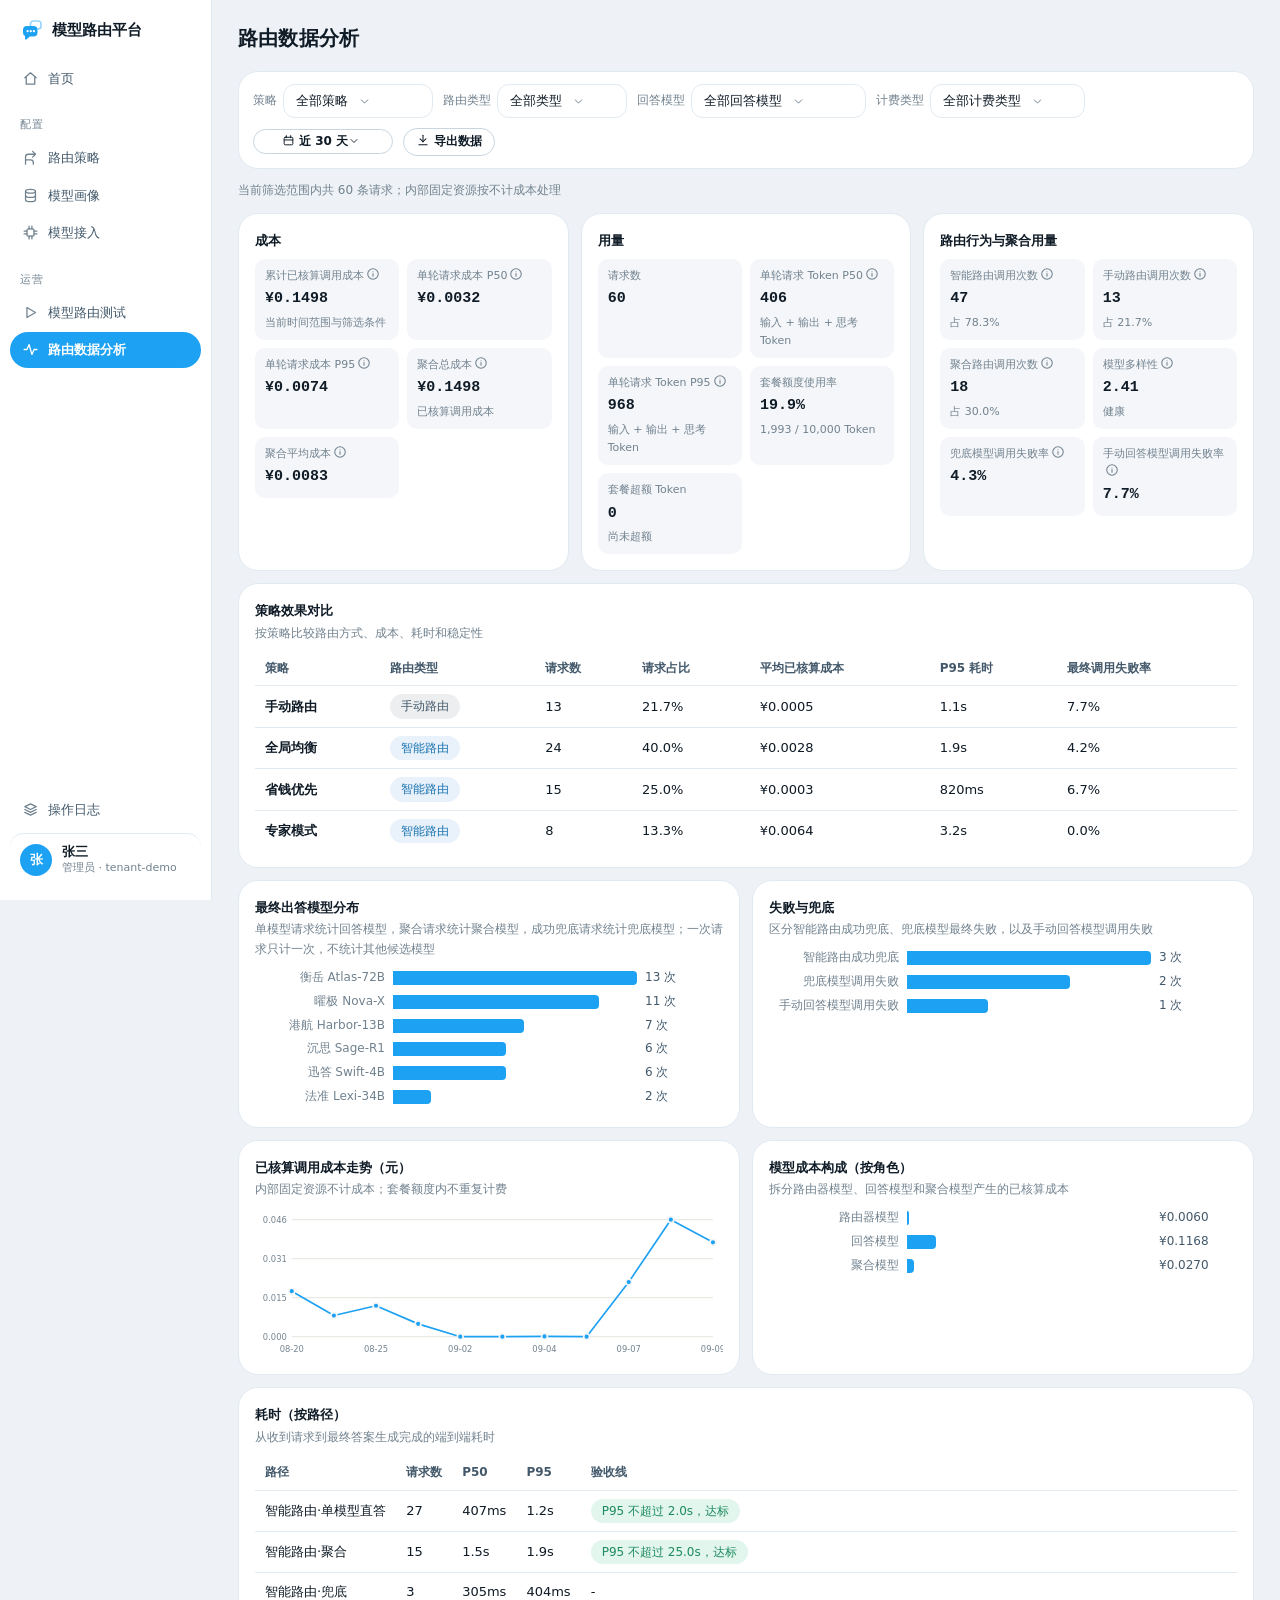
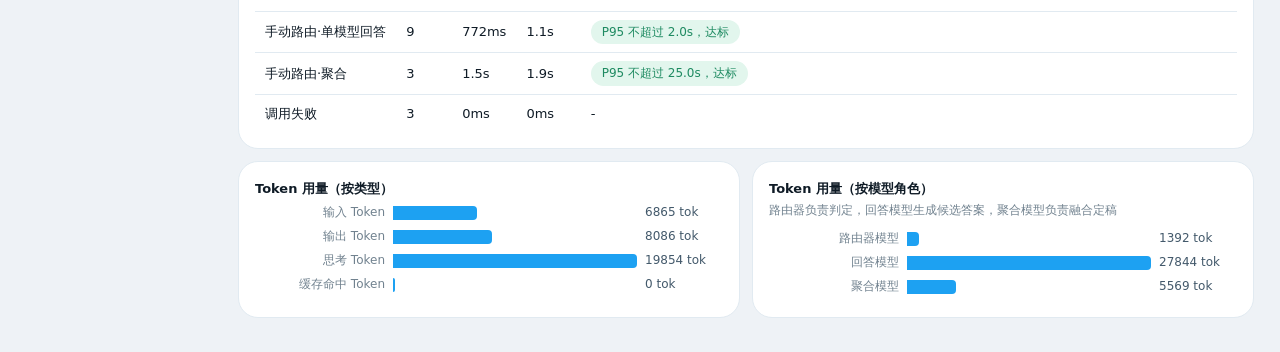
==== dashboard.html @ 94612974 "Publish AI Router static demo" ====
<!DOCTYPE html>
<html lang="zh-CN">
<head>
<meta charset="UTF-8">
<meta name="viewport" content="width=device-width, initial-scale=1">
<link rel="icon" href="data:image/svg+xml,%3Csvg xmlns='http://www.w3.org/2000/svg' viewBox='0 0 24 24'%3E%3Crect width='24' height='24' rx='5.5' fill='%231DA1F2'/%3E%3Crect x='10.5' y='3.6' width='9.6' height='7.3' rx='2.7' fill='none' stroke='%23fff' stroke-width='1.5' opacity='0.75'/%3E%3Cpath d='M3.4 12a3.7 3.7 0 0 1 3.7-3.7h6a3.7 3.7 0 0 1 3.7 3.7v2.3a3.7 3.7 0 0 1-3.7 3.7H9.5l-3.1 2.6c-.55.46-1.3.07-1.3-.64v-2.4A3.7 3.7 0 0 1 3.4 14.3z' fill='%23fff'/%3E%3Ccircle cx='7.4' cy='13.1' r='1.05' fill='%231DA1F2'/%3E%3Ccircle cx='10.25' cy='13.1' r='1.05' fill='%231DA1F2'/%3E%3Ccircle cx='13.1' cy='13.1' r='1.05' fill='%231DA1F2'/%3E%3C/svg%3E">
<title>路由数据分析 · 模型路由平台</title>
<link rel="stylesheet" href="./shared.css?v=13e2444d">
<link rel="prefetch" href="./audit.html"><link rel="prefetch" href="./dashboard.html"><link rel="prefetch" href="./home-router.html"><link rel="prefetch" href="./playground.html"><link rel="prefetch" href="./router.html"><link rel="prefetch" href="./trace.html">
<style>
  /* 组件数据卡：白底描边 + 左侧主色条，与灰底整体指标块区分 */
  .comp-data { background: var(--bg-elevated); border-radius: 16px; }
</style>
</head>
<body class="has-side">
<div class="page">
  <div style="display:flex;align-items:center;gap:12px;margin-bottom:16px">
    <div class="page-title" id="pageTitle" style="flex:1">交互数据</div>
    <select id="daysSel" style="width:auto">
      <option value="7">近 7 天</option>
      <option value="14">近 14 天</option>
      <option value="30" selected>近 30 天</option>
    </select>
  </div>
  <div id="tabContent"></div>
</div>

<script>window.SIA_PLATFORM="router";</script>
<script src="./mock_data.js?v=d70be8bd"></script>
<script src="./mock_api.js?v=15b223ff"></script>
<script src="./tokens.js?v=360e29ec"></script>
<script src="./ui.js?v=ff5d6dcf"></script>
<script>
UI.nav("dashboard");
const { el } = UI;
// 走查：看板两个视角提升为左侧导航二级项（交互看板 / 路由看板），页内不再放横向 tab
const SECTION_NAMES = { survey: "交互数据", routing: "路由数据分析" };
let surveyQuery = "";
let activeTab = "survey";

function days() { return Number(document.getElementById("daysSel").value); }
document.getElementById("daysSel").onchange = () => { localStorage.setItem("dashboard_days", String(days())); RENDER[activeTab](); };
if (localStorage.getItem("dashboard_days")) document.getElementById("daysSel").value = localStorage.getItem("dashboard_days");
// 时间窗换自绘下拉（原生 select 只留作状态容器）
let daysCtl;
{
  // 日期区间选择器：点开选起止日期，下方快捷筛选近 7 / 14 / 30 天。
  // 演示口径：自定义区间按「起始日 → 今天」折算天数窗口。
  const nat = document.getElementById("daysSel");
  nat.style.display = "none";
  const lab = el("span", {}, ["近 30 天"]);
  const btn = el("button", { class: "btn small", type: "button", title: "选择日期范围", style: "width:140px;justify-content:space-between" }, [UI.icon("calendar", 13), lab, el("span", { class: "fsel-caret" }, [UI.icon("chevron", 12)])]);
  daysCtl = el("span", { class: "dr-wrap" }, [btn]);
  const setDays = (n, text) => { nat.value = String(n); lab.textContent = text; nat.onchange(); };
  btn.onclick = () => {
    document.querySelectorAll(".menu-pop").forEach(n => n.remove());
    const today = new Date().toISOString().slice(0, 10);
    const past = d => new Date(Date.now() - d * 86400000).toISOString().slice(0, 10);
    const fromIn = el("input", { type: "date", value: past(Number(nat.value)), max: today });
    const toIn = el("input", { type: "date", value: today, max: today });
    const apply = () => {
      if (!fromIn.value) return;
      const days2 = Math.min(90, Math.max(1, Math.ceil((Date.now() - new Date(fromIn.value).getTime()) / 86400000)));
      setDays(days2, `${fromIn.value.slice(5).replace("-", "/")} ~ ${(toIn.value || today).slice(5).replace("-", "/")}`);
      pop.remove();
    };
    const chip = (n) => el("button", { class: "dr-quick", type: "button", onclick: () => { setDays(n, `近 ${n} 天`); pop.remove(); } }, [`近 ${n} 天`]);
    const pop = el("div", { class: "menu-pop dr-pop" }, [
      el("div", { class: "dr-row" }, [el("span", { class: "muted" }, ["起始"]), fromIn]),
      el("div", { class: "dr-row" }, [el("span", { class: "muted" }, ["终止"]), toIn]),
      el("div", { class: "dr-row", style: "justify-content:flex-end" }, [el("button", { class: "btn small primary", onclick: apply }, ["应用"])]),
      el("div", { class: "dr-chips" }, [chip(7), chip(14), chip(30)]),
    ]);
    document.body.appendChild(pop);
    const r = btn.getBoundingClientRect();
    pop.style.top = (r.bottom + window.scrollY + 4) + "px";
    pop.style.left = Math.max(12, Math.min(r.left + window.scrollX, window.innerWidth - 280)) + "px";
    const close = (e) => { if (!pop.contains(e.target) && e.target !== btn) { pop.remove(); document.removeEventListener("click", close, true); } };
    setTimeout(() => document.addEventListener("click", close, true), 0);
  };
  nat.parentElement.appendChild(daysCtl);
}
// 交互数据页把时间窗并到工具行；离开时放回页头
function placeDaysCtl(inPageRow) {
  if (!inPageRow) document.getElementById("daysSel").parentElement.appendChild(daysCtl);
}

function showSection(key, first = false) {
  if (key === "conversion") key = "survey"; // 转化看板已并入交互数据
  if (!RENDER[key]) key = "survey";
  if (!first && key === activeTab) return;
  activeTab = key;
  document.getElementById("pageTitle").textContent = SECTION_NAMES[key];
  document.title = SECTION_NAMES[key] + (key === "routing" ? " · 模型路由平台" : " · 智能交互平台");
  UI.nav("dashboard");
  placeDaysCtl(key === "survey" || key === "routing");
  UI.loading(content());
  RENDER[key]().catch(e => UI.toast("加载失败：" + e.message, true));
}
const content = () => document.getElementById("tabContent");

// 导出看板数据：汇总 + 各配置一行（CSV，含 BOM 便于 Excel）
function exportBoard(questions, k) {
  const lines = [];
  lines.push(["指标", "数值"].join(","));
  lines.push(["统计窗口(天)", days()].join(","));
  lines.push(["已上线配置", questions.filter(x => x.status === "published").length].join(","));
  lines.push(["总提交数", k.totalSubmitted].join(","));
  lines.push(["参与人次", k.totalRespondents].join(","));
  lines.push(["组件触发次数", k.totalRendered].join(","));
  lines.push(["埋点接收量", k.ih.total ?? ""].join(","));
  lines.push(["埋点生成率", k.ih.admit_rate ?? ""].join(","));
  lines.push([]);
  lines.push(["配置ID", "名称", "组件", "状态", "回答人数", "提交", "触发", "完成率", "选项分布"].join(","));
  questions.forEach(x => lines.push([
    x.card_id, JSON.stringify(x.name || ""), UI.ctName(x.component_type), x.status,
    x.respondents, x.submitted, x.rendered, x.completion_rate ?? "",
    JSON.stringify(JSON.stringify(x.distribution || {})),
  ].join(",")));
  const blob = new Blob(["\ufeff" + lines.join("\n")], { type: "text/csv;charset=utf-8" });
  const a = document.createElement("a");
  a.href = URL.createObjectURL(blob);
  a.download = `交互数据看板_近${days()}天.csv`;
  a.click();
  URL.revokeObjectURL(a.href);
  UI.toast("已导出数据");
}

// 走查 D5：提交数超过触发数时（埋点缺失或历史数据）比率失真，不展示大于 100% 的完成率
function rateText(submitted, rendered) {
  if (!rendered) return "-";
  if (submitted > rendered) return "数据不全";
  return UI.fmtPct(submitted / rendered);
}
function tile(label, value, sub, help) {
  return el("div", { class: "stat-tile" }, [
    el("div", { class: "stat-label" }, [label, help ? UI.help(help) : null]),
    el("div", { class: "stat-value" }, [String(value)]),
    sub ? el("div", { class: "stat-sub" }, [sub]) : null,
  ]);
}
function chartCard(title, note) {
  const body = el("div", {});
  const card = el("div", { class: "card" }, [
    el("div", { style: "font-weight:600;margin-bottom:2px" }, [title]),
    note ? el("div", { class: "muted", style: "margin-bottom:8px" }, [note]) : null,
    body,
  ]);
  return [card, body];
}
function distBars(container, distribution, totalOverride) {
  const entries = Object.entries(distribution);
  const total = totalOverride || entries.reduce((s, [, n]) => s + n, 0) || 1;
  entries.forEach(([opt, n]) => container.appendChild(
    el("div", { style: "display:flex;align-items:center;gap:8px;margin:3px 0" }, [
      el("span", { style: "width:150px;font-size:var(--font-small);overflow:hidden;text-overflow:ellipsis;white-space:nowrap", title: opt }, [opt]),
      el("div", { style: "flex:1" }, [el("div", { class: "progress-track" },
        [el("div", { class: "progress-fill", style: `width:${n / total * 100}%` })])]),
      el("span", { class: "muted", style: "min-width:80px;text-align:right" }, [`${Math.round(n / total * 100)}%（${n}）`]),
    ])));
}

// ================= 工具1：问卷与交互 =================

async function renderSurvey() {
  const [q, ins] = await Promise.all([
    UI.api("/api/dashboard/questions?days=" + days()),
    UI.api("/api/dashboard/insights?days=" + days()),
  ]);
  const box = content();
  box.innerHTML = "";
  const questions = q.questions;
  const totalSubmitted = questions.reduce((s, x) => s + x.submitted, 0);
  const totalRendered = questions.reduce((s, x) => s + x.rendered, 0);
  const totalRespondents = questions.reduce((s, x) => s + x.respondents, 0);

  const ih = ins.ingest_health || {};
  // 整体表现（灰底指标块）与下方按组件的数据在样式上拉开
  box.appendChild(el("div", { style: "display:flex;align-items:center;gap:8px;margin-bottom:10px" }, [
    el("span", { class: "section-title", style: "margin:0" }, ["整体表现"]),
    el("div", { style: "flex:1" }),
    daysCtl,
    el("button", { class: "btn small", title: "导出当前窗口的看板汇总与各配置数据（CSV）", onclick: () => exportBoard(questions, { totalSubmitted, totalRendered, totalRespondents, ih }) }, [UI.icon("download", 14), "导出数据"]),
  ]));
  box.appendChild(el("div", { class: "grid cols-4", style: "margin-bottom:12px" }, [
    tile("已上线配置", questions.filter(x => x.status === "published").length),
    tile("总提交数", totalSubmitted),
    tile("参与人次", totalRespondents, null, "各配置回答人数合计"),
    tile("整体完成率", totalRendered && totalSubmitted <= totalRendered ? UI.fmtPct(totalSubmitted / totalRendered) : "-", totalSubmitted > totalRendered ? "数据不全：提交数大于触发数" : "验收线 60%", "提交 / 触发"),
  ]));

  // 转化表现（原转化看板并入：漏斗 / 分组件转化 / 触发分布 / 推荐默认项 / 埋点健康）
  box.appendChild(el("div", { style: "display:flex;align-items:baseline;gap:8px;margin:18px 0 10px" }, [
    el("span", { class: "section-title", style: "margin:0" }, ["转化表现"]),
    el("span", { class: "muted" }, ["触发 → 开始交互 → 完成提交"]),
  ]));
  renderConversionModules(box, ins);

  // 组件交互情况（白底描边卡，与上方灰底整体指标形成分区差异）
  box.appendChild(el("div", { style: "display:flex;align-items:baseline;gap:8px;margin:18px 0 10px" }, [
    el("span", { class: "section-title", style: "margin:0" }, ["组件交互情况"]),
    el("span", { class: "muted" }, [`${questions.length} 条配置`]),
  ]));
  const qWrap = el("div", { class: "grid cols-2", style: "margin-bottom:12px" });
  box.appendChild(qWrap);
  // 深链定位：?card= 滚动到对应配置卡并高亮
  const focusCard = new URLSearchParams(location.search).get("card");
  function focusIfNeeded() {
    if (!focusCard) return;
    const t = qWrap.querySelector(`.comp-data[data-cid="${focusCard}"]`);
    if (!t) return;
    t.scrollIntoView({ behavior: "smooth", block: "center" });
    t.classList.add("card-flash");
    setTimeout(() => t.classList.remove("card-flash"), 2600);
    history.replaceState(null, "", location.pathname + location.hash);
  }
  function drawQuestions() {
    qWrap.innerHTML = "";
    const shown = questions;
    if (!questions.length) {
      qWrap.appendChild(el("div", { class: "card empty-state", style: "grid-column:1/-1" }, [
        el("div", { class: "empty-title" }, ["还没有交互数据"]),
        el("div", {}, ["发布配置并在对话中触发后显示"]),
      ]));
      return;
    }
    shown.forEach(item => {
      // 临近原则分三层：头（是什么+操作）→ 指标（怎么样）→ 问题与分布（用户答了什么，紧挨着放）
      const rate = rateText(item.submitted, item.rendered);
      const metricCell = (label, value, warn) => el("div", { class: "mini-metric" }, [
        el("div", { class: "mm-label" }, [label]),
        el("div", { class: "mm-value num" + (warn ? " warn" : "") }, [String(value)]),
      ]);
      const card = el("div", { class: "card comp-data", "data-cid": item.card_id }, [
        el("div", { style: "display:flex;gap:6px;align-items:center;flex-wrap:wrap" }, [
          el("a", { style: "font-weight:600;font-size:var(--font-title);color:inherit;text-decoration:none", class: "link-hover",
            href: "./cards.html?focus=" + item.card_id, title: "在组件工作台中查看这条配置" }, [item.name || item.question]),
          UI.ctChip(item.component_type),
          item.status !== "published" ? el("span", { class: "chip yellow" }, ["已下线"]) : null,
        ]),
        el("div", { class: "mini-metrics" }, [
          metricCell("触发", item.rendered),
          metricCell("提交", item.submitted),
          metricCell("回答人数", item.respondents),
          metricCell("完成率", rate, rate !== "-" && rate !== "数据不全" && item.rendered && item.submitted / item.rendered < 0.6),
        ]),
      ]);
      const bars = el("div", {});
      bars.appendChild(el("div", { class: "muted", style: "margin-bottom:4px" }, ["「", item.question, "」的回答分布"]));
      if (Object.keys(item.distribution).length) {
        // 评分类：键补「分」，按分值排序（-2 → +2）；其余按票数（服务端已排）
        const dist = item.component_type === "scale.likert"
          ? Object.fromEntries(Object.entries(item.distribution)
              .sort((a, b) => (Number(a[0]) || 0) - (Number(b[0]) || 0))
              .map(([k, v]) => [/^-?\d+$/.test(k) ? `${k} 分` : k, v]))
          : item.distribution;
        distBars(bars, dist);
      }
      else bars.appendChild(el("div", { class: "muted" }, ["暂无提交"]));
      card.appendChild(bars);
      card.appendChild(el("div", { class: "card-foot-meta" }, [
        UI.idChip(item.card_id, "配置"),
        item.echo_results ? el("span", { class: "chip blue", title: "提交后向用户展示群体选择分布" }, ["回显"]) : null,
      ]));
      qWrap.appendChild(card);
    });
  }
  drawQuestions();
  focusIfNeeded();

  // 漏斗（真·漏斗）/ 埋点健康 / 触发分布 / 推荐默认项
}

// ================= 转化看板（漏斗 / 分布 / 埋点健康 / 推荐默认项） =================

function renderConversionModules(box, ins) {
  const ih = ins.ingest_health || {};
  const f = ins.funnel || {};
  const rendered = f.card_rendered || 0, started = f.card_interaction_started || 0, submitted = f.card_submitted || 0;
  const abandoned = f.card_abandoned || 0;
  const pct = (a, b) => b ? Math.round(a / b * 100) : 0;

  // 转化漏斗 / 分组件转化
  const grid2 = el("div", { class: "grid cols-2", style: "margin-bottom:12px" });
  const [c1, b1] = chartCard("转化漏斗", "触发 → 开始交互 → 完成提交，逐级留存");
  const [c2, b2] = chartCard("分组件转化", "浅色为触发量，深色为完成提交量");
  grid2.append(c1, c2);
  box.appendChild(grid2);

  [
    { label: "触发", value: rendered },
    { label: "开始交互", value: started },
    { label: "完成提交", value: submitted },
  ].forEach((st, i, stages) => {
    const w = Math.max(0.06, st.value / (rendered || 1));
    b1.appendChild(el("div", { class: "fun-row" }, [
      el("span", { class: "fun-label" }, [st.label]),
      el("div", { class: "fun-track" }, [
        el("div", { class: "fun-bar", style: `width:${w * 100}%`,
          title: `${st.label} ${st.value} 次（占触发 ${pct(st.value, rendered)}%）` }),
      ]),
      el("span", { class: "fun-val num" }, [`${st.value}`]),
    ]));
    if (i < stages.length - 1) {
      b1.appendChild(el("div", { class: "fun-conv num" }, [`${pct(stages[i + 1].value, st.value)}% 进入下一步`]));
    }
  });
  if (abandoned) b1.appendChild(el("div", { class: "muted", style: "margin-top:10px" }, [`中途放弃 ${abandoned} 次（计入触发准确率的负样本）`]));

  // 分组件转化：子弹条（同色相两档明度，同一度量族）
  const byType = Object.entries(ins.funnel_by_type || {})
    .map(([ct, v]) => ({ ct, r: v.card_rendered || 0, s: v.card_submitted || 0 }))
    .sort((a, b) => b.r - a.r);
  if (byType.length) {
    const maxR = byType[0].r || 1;
    byType.forEach(row => {
      b2.appendChild(el("div", { class: "blt-row" }, [
        el("span", { class: "blt-label" }, [UI.ctName(row.ct)]),
        el("div", { class: "blt-track", title: `${UI.ctName(row.ct)}：触发 ${row.r} 次，完成提交 ${row.s} 次` }, [
          el("div", { class: "blt-base", style: `width:${row.r / maxR * 100}%` }),
          el("div", { class: "blt-fill", style: `width:${row.s / maxR * 100}%` }),
        ]),
        el("span", { class: "blt-val num" }, [`${row.s}/${row.r}`]),
        el("span", { class: "blt-rate num" + (row.r >= 5 && pct(row.s, row.r) < 30 ? " warn" : "") }, [pct(row.s, row.r) + "%"]),
      ]));
    });
    b2.appendChild(el("div", { class: "muted", style: "margin-top:10px" }, ["转化率 = 完成提交 / 触发；触发不少于 5 次且低于 30% 的标红"]));
  } else b2.appendChild(el("div", { class: "muted" }, ["暂无数据"]));

  // 模块 4 + 5 + 6：触发分布 / 推荐默认项 / 埋点健康
  const grid3 = el("div", { class: "grid cols-3", style: "margin-bottom:12px" });
  const [c3, b3] = chartCard("触发分布", "各组件触发量 Top 8");
  const [c4, b4] = chartCard("推荐默认项", "选择类组件默认项被接受的比例");
  const [c5, b5] = chartCard("埋点健康", "事件采集质量对 99% 验收线");
  grid3.append(c3, c4, c5);
  box.appendChild(grid3);

  b5.appendChild(el("div", { class: "mini-metrics", style: "margin-top:0" }, [
    el("div", { class: "mini-metric" }, [el("div", { class: "mm-label" }, ["事件接收"]), el("div", { class: "mm-value num" }, [String(ih.total ?? "-")])]),
    el("div", { class: "mini-metric" }, [el("div", { class: "mm-label" }, ["整体判定"]),
      el("div", { style: "margin-top:2px" }, [(ih.admit_rate != null && ih.admit_rate < 0.99) || (ih.field_complete_rate != null && ih.field_complete_rate < 0.99)
        ? el("span", { class: "chip red" }, ["低于验收线"]) : el("span", { class: "chip green" }, ["达标"])])]),
  ]));
  function meterRow(label, ratio, threshold) {
    const below = ratio != null && ratio < threshold;
    return el("div", { class: "meter-row" }, [
      el("span", { class: "meter-label" }, [label]),
      el("div", { class: "meter-track" }, [
        el("div", { class: "meter-fill" + (below ? " warn" : ""), style: `width:${(ratio || 0) * 100}%` }),
        el("div", { class: "meter-th", style: `left:${threshold * 100}%`, title: `验收线 ${UI.fmtPct(threshold)}` }),
      ]),
      el("span", { class: "meter-val num" + (below ? " warn" : "") }, [ratio == null ? "-" : UI.fmtPct(ratio)]),
    ]);
  }
  b5.appendChild(meterRow("事件生成率", ih.admit_rate, 0.99));
  b5.appendChild(meterRow("字段完整率", ih.field_complete_rate, 0.99));

  requestAnimationFrame(() => {
    const td = Object.entries(ins.component_trigger_distribution)
      .map(([ct, srcs]) => [ct, Object.values(srcs).reduce((a, b) => a + b, 0)])
      .sort((a, b) => b[1] - a[1]).slice(0, 8);
    if (td.length) UI.barChart(b3, { categories: td.map(x => UI.ctName(x[0])), values: td.map(x => x[1]), horizontal: true, unit: " 次" });
    else b3.appendChild(el("div", { class: "muted" }, ["暂无数据"]));
    const dm = ins.default_modification;
    const total = dm.accepted + dm.modified;
    if (total > 0) {
      const pa = Math.round(dm.accepted / total * 100);
      const cMain = "var(--primary)", cMuted = "var(--border-strong)";
      b4.appendChild(el("div", { class: "stack-bar" }, [
        el("div", { class: "seg", style: `width:${pa}%;background:${cMain}` }),
        el("div", { class: "seg", style: `width:${100 - pa}%;background:${cMuted}` }),
      ]));
      b4.appendChild(el("div", { class: "stack-legend" }, [
        el("span", {}, [el("i", { style: `background:${cMain}` }), `接受推荐 ${dm.accepted} 次（${pa}%）`]),
        el("span", {}, [el("i", { style: `background:${cMuted}` }), `自行修改 ${dm.modified} 次（${100 - pa}%）`]),
      ]));
      b4.appendChild(el("div", { class: "muted", style: "margin-top:8px" }, [pa >= 60 ? "多数用户接受推荐，默认项设置有效" : "改选比例偏高，建议复查推荐默认项是否贴合场景"]));
    } else b4.appendChild(el("div", { class: "muted" }, ["暂无数据：为选择类配置设置「推荐默认项」后产生"]));
  });
}

// ================= 工具2：模型路由 =================

const ROUTING_STRATEGY_MOCK = [
  { policy_id:"policy-manual", route_type:"manual", requests:13, single_rate:9/13, aggregation_rate:3/13, avg_cost:0.0005, p95:1100, failure_rate:1/13, fallback_rate:null },
  { policy_id:"policy-global-balanced", route_type:"smart", requests:24, single_rate:13/24, aggregation_rate:8/24, avg_cost:0.0028, p95:1900, failure_rate:1/24, fallback_rate:2/24 },
  { policy_id:"policy-scene-fast", route_type:"smart", requests:15, single_rate:13/15, aggregation_rate:0, avg_cost:0.0003, p95:820, failure_rate:1/15, fallback_rate:1/15 },
  { policy_id:"policy-scene-quality", route_type:"smart", requests:8, single_rate:1/8, aggregation_rate:7/8, avg_cost:0.0064, p95:3200, failure_rate:0, fallback_rate:0 },
];
const routingFilters={policy:"",route_type:"",model:"",billing_type:""};
function dashboardBillingType(m){const c=m.capabilities||{};return c.api_type||(m.deploy_type==="self_hosted"||(!c.node_id&&String(m.provider||"").toLowerCase()==="mocklab")?"private":"public");}
function dashboardSavedProfiles(){try{return JSON.parse(localStorage.getItem("router-demo-model-profiles-v8")||"{}");}catch(_){return {};}}
function routingPercentile(values,p){if(!values.length)return 0;const sorted=[...values].sort((a,b)=>a-b);return sorted[Math.min(sorted.length-1,Math.max(0,Math.ceil(sorted.length*p/100)-1))];}

async function renderRouting() {
  const fq = new URLSearchParams({ days: days(),...Object.fromEntries(Object.entries(routingFilters).filter(([,v])=>v)) });
  const [d, ins, modelRes, policyRes] = await Promise.all([
    UI.api("/api/dashboard/overview?" + fq),
    UI.api("/api/dashboard/insights?days=" + days()),
    UI.api("/v1/models"),
    UI.api("/v1/policies"),
  ]);
  const box = content();
  box.innerHTML = "";

  const models=(modelRes.models||[]).filter(m=>m.status==="active"),policies=policyRes.policies||[];
  const modelById=Object.fromEntries(models.map(m=>[m.model_id,m]));
  const policyById=Object.fromEntries(policies.map(p=>[p.policy_id,p]));
  const modelName=id=>modelById[id]?.display_name||modelById[id]?.model_name||id;
  let strategyRows=ROUTING_STRATEGY_MOCK.map(row=>({...row,name:policyById[row.policy_id]?.name||({"policy-manual":"手动路由","policy-global-balanced":"全局均衡","policy-scene-fast":"省钱优先","policy-scene-quality":"专家模式"}[row.policy_id])}));
  if(routingFilters.policy)strategyRows=strategyRows.filter(row=>row.policy_id===routingFilters.policy);
  if(routingFilters.route_type)strategyRows=strategyRows.filter(row=>row.route_type===routingFilters.route_type);
  const baseTotal=ROUTING_STRATEGY_MOCK.reduce((sum,row)=>sum+row.requests,0);
  const strategyTotal=strategyRows.reduce((sum,row)=>sum+row.requests,0);
  const allDistribution=Object.entries(d.route_distribution||{});
  const eligibleModelIds=new Set(models.filter(m=>(!routingFilters.model||m.model_id===routingFilters.model)&&(!routingFilters.billing_type||dashboardBillingType(m)===routingFilters.billing_type)).map(m=>m.model_id));
  const visibleDistribution=allDistribution.filter(([id])=>eligibleModelIds.has(id));
  const distTotal=allDistribution.reduce((sum,[,n])=>sum+n,0)||1;
  const modelFraction=visibleDistribution.reduce((sum,[,n])=>sum+n,0)/distTotal;
  const scale=strategyTotal/baseTotal*modelFraction;
  const totalRequests=Math.round(baseTotal*scale);
  const scaleCount=n=>Math.round((Number(n)||0)*scale);
  const smartRows=strategyRows.filter(row=>row.route_type==="smart"),manualRows=strategyRows.filter(row=>row.route_type==="manual");
  const smartRequests=Math.round(smartRows.reduce((sum,row)=>sum+row.requests,0)*modelFraction);
  const manualRequests=Math.round(manualRows.reduce((sum,row)=>sum+row.requests,0)*modelFraction);
  const smartSingle=Math.round(smartRows.reduce((sum,row)=>sum+row.requests*row.single_rate,0)*modelFraction);
  const smartFallback=Math.round(smartRows.reduce((sum,row)=>sum+row.requests*(row.fallback_rate||0),0)*modelFraction);
  const smartFailedRequests=Math.round(smartRows.reduce((sum,row)=>sum+row.requests*row.failure_rate,0)*modelFraction);
  const manualFailedRequests=Math.round(manualRows.reduce((sum,row)=>sum+row.requests*row.failure_rate,0)*modelFraction);
  const manualSingle=Math.round(manualRows.reduce((sum,row)=>sum+row.requests*row.single_rate,0)*modelFraction);
  const failedRequests=Math.round(strategyRows.reduce((sum,row)=>sum+row.requests*row.failure_rate,0)*modelFraction);
  const aggregateRequests=Math.round(strategyRows.reduce((sum,row)=>sum+row.requests*row.aggregation_rate,0)*modelFraction);
  const savedProfiles=dashboardSavedProfiles();
  const packageModels=models.filter(m=>dashboardBillingType(m)==="package"&&eligibleModelIds.has(m.model_id));
  const packageQuota=packageModels.reduce((sum,m)=>sum+(Number(savedProfiles[m.model_id]?.cost?.package_token_limit)||10000),0);
  const packageCallFraction=allDistribution.reduce((sum,[id,n])=>eligibleModelIds.has(id)&&dashboardBillingType(modelById[id]||{})==="package"?sum+n:sum,0)/distTotal;
  const packageUsed=packageModels.length?Math.round(((d.tokens?.input||0)+(d.tokens?.output||0))*packageCallFraction*strategyTotal/baseTotal):0;
  const packageOverage=Math.max(0,packageUsed-packageQuota);
  const allUsageCost=Object.entries(d.cost_by_model||{}).reduce((sum,[id,cost])=>dashboardBillingType(modelById[id]||{})==="public"?sum+Number(cost||0):sum,0);
  const selectedUsageCost=Object.entries(d.cost_by_model||{}).reduce((sum,[id,cost])=>eligibleModelIds.has(id)&&dashboardBillingType(modelById[id]||{})==="public"?sum+Number(cost||0):sum,0);
  const packageOverageCost=packageModels.reduce((sum,m)=>{const c=savedProfiles[m.model_id]?.cost||{};if(!c.package_overage_available||!packageOverage)return sum;const inputPrice=Number(c.package_overage_input)||0,outputPrice=Number(c.package_overage_output)||0;return sum+packageOverage/1000000*(inputPrice+outputPrice)/2;},0);
  const measurableCost=(selectedUsageCost+packageOverageCost)*strategyTotal/baseTotal;
  const costPerRequestFactor=modelFraction&&allUsageCost?selectedUsageCost/allUsageCost/modelFraction:0;
  const scopedCostFactor=d.cost_total?measurableCost/d.cost_total:0;
  const turnCostSamples=strategyRows.flatMap(row=>Array.from({length:Math.round(row.requests*modelFraction)},()=>row.avg_cost*costPerRequestFactor));
  const sampleCostTotal=turnCostSamples.reduce((sum,n)=>sum+n,0);
  const turnCostScale=sampleCostTotal?measurableCost/sampleCostTotal:0;
  const normalizedTurnCosts=turnCostSamples.map(n=>n*turnCostScale);
  const turnTokenSamples=[];
  const addTokenSamples=(count,value)=>{for(let i=0;i<count;i++)turnTokenSamples.push(value);};
  addTokenSamples(smartSingle,420);addTokenSamples(manualSingle,480);addTokenSamples(aggregateRequests,1000);
  addTokenSamples(smartFallback,650);addTokenSamples(failedRequests,120);
  const rawTokenTotal=turnTokenSamples.reduce((sum,n)=>sum+n,0);
  const actualTokenTotal=scaleCount((d.tokens?.input||0)+(d.tokens?.output||0)+(d.tokens?.thinking||0));
  const turnTokenScale=rawTokenTotal?actualTokenTotal/rawTokenTotal:0;
  const normalizedTurnTokens=turnTokenSamples.map(n=>Math.round(n*turnTokenScale));

  const filterControl=(label,key,width,options)=>el("label",{style:"display:flex;align-items:center;gap:6px"},[
    el("span",{class:"muted",style:"font-size:var(--font-small);white-space:nowrap"},[label]),
    UI.fancySelect({value:routingFilters[key],width,options,onChange:value=>{routingFilters[key]=value;renderRouting();}}),
  ]);
  const hasFilter=Object.values(routingFilters).some(Boolean);
  box.appendChild(el("div",{class:"card",style:"padding:12px 14px;margin-bottom:12px;display:flex;gap:10px;align-items:center;flex-wrap:wrap"},[
    filterControl("策略","policy","150px",[["","全部策略"],...policies.filter(p=>p.enabled&&!p.ab_group).map(p=>[p.policy_id,p.name])]),
    filterControl("路由类型","route_type","130px",[["","全部类型"],["smart","智能路由"],["manual","手动路由"]]),
    filterControl("回答模型","model","175px",[["","全部回答模型"],...models.map(m=>[m.model_id,modelName(m.model_id)])]),
    filterControl("计费类型","billing_type","155px",[["","全部计费类型"],["public","按使用量计费"],["package","按固定套餐计费"],["private","内部固定资源"]]),
    hasFilter?el("button",{class:"btn small ghost",onclick:()=>{Object.keys(routingFilters).forEach(key=>routingFilters[key]="");renderRouting();}},["重置筛选"]):null,
    el("div",{style:"flex:1"}),daysCtl,
    el("a",{class:"btn small",href:"/api/export/traces.csv?"+fq,title:"按当前筛选条件导出请求明细 CSV"},[UI.icon("download",14),"导出数据"]),
  ]));

  box.appendChild(el("div",{class:"muted",style:"margin-bottom:12px"},[`当前筛选范围内共 ${totalRequests} 条请求；内部固定资源按不计成本处理`])) ;

  const ag = d.aggregation_stats || {};
  const aggregateCost=aggregateRequests?Math.min(measurableCost,(ag.cost||0)*scale):0;
  const mm = (label, value, sub, help) => el("div", { class: "mini-metric" }, [
    el("div", { class: "mm-label" }, [label, help ? UI.help(help) : null]),
    el("div", { class: "mm-value num" }, [String(value)]),
    sub ? el("div", { class: "mm-sub" }, [sub]) : null,
  ]);
  const kpiCard = (title, cells) => el("div", { class: "card" }, [
    el("div", { style: "font-weight:600;margin-bottom:8px" }, [title]),
    el("div", { class: "mini-metrics duo" }, cells),
  ]);
  box.appendChild(el("div", { class: "grid cols-3", style: "margin-bottom:12px" }, [
    kpiCard("成本", [
      mm("累计已核算调用成本", UI.fmtCost(measurableCost), "当前时间范围与筛选条件", "当前统计范围内所有请求的累计调用总成本：按使用量计费的输入、输出等费用，加上固定套餐的超额费用；不包含套餐额度内调用、内部固定资源、不计成本及成本未知的模型"),
      mm("单轮请求成本 P50", normalizedTurnCosts.length?UI.fmtCost(routingPercentile(normalizedTurnCosts,50)):"-", null, "以一次用户请求为一轮，汇总该轮路由器模型、回答模型及聚合模型产生的已核算成本；P50 表示一半请求的单轮成本不超过此值"),
      mm("单轮请求成本 P95", normalizedTurnCosts.length?UI.fmtCost(routingPercentile(normalizedTurnCosts,95)):"-", null, "以一次用户请求为一轮，汇总该轮路由器模型、回答模型及聚合模型产生的已核算成本；P95 表示 95% 请求的单轮成本不超过此值"),
      mm("聚合总成本",aggregateRequests?UI.fmtCost(aggregateCost):"-","已核算调用成本","当前统计范围内全部聚合请求产生的已核算调用成本；内部固定资源不计成本，固定套餐额度内不重复计费"),
      mm("聚合平均成本",aggregateRequests?UI.fmtCost(aggregateCost/aggregateRequests):"-",null,"聚合请求产生的已核算调用成本 ÷ 聚合请求数"),
    ]),
    kpiCard("用量", [
      mm("请求数", totalRequests),
      mm("单轮请求 Token P50", normalizedTurnTokens.length?routingPercentile(normalizedTurnTokens,50).toLocaleString("zh-CN"):"-", "输入 + 输出 + 思考 Token", "汇总一次请求内所有模型调用的输入、输出和思考 Token；聚合请求会包含多个回答模型及聚合模型产生的 Token"),
      mm("单轮请求 Token P95", normalizedTurnTokens.length?routingPercentile(normalizedTurnTokens,95).toLocaleString("zh-CN"):"-", "输入 + 输出 + 思考 Token", "95% 请求的单轮 Token 总量不超过此值；缓存命中 Token 不重复计入"),
      mm("套餐额度使用率", packageQuota?UI.fmtPct(packageUsed/packageQuota):"-",packageQuota?`${packageUsed.toLocaleString("zh-CN")} / ${packageQuota.toLocaleString("zh-CN")} Token`:"暂无套餐模型"),
      mm("套餐超额 Token", packageQuota?packageOverage.toLocaleString("zh-CN"):"-",packageQuota&&!packageOverage?"尚未超额":null),
    ]),
    kpiCard("路由行为与聚合用量", [
      mm("智能路由调用次数", smartRequests,totalRequests?`占 ${UI.fmtPct(smartRequests/totalRequests)}`:null,"路由类型为智能路由的请求数及其占全部请求的比例"),
      mm("手动路由调用次数", manualRequests,totalRequests?`占 ${UI.fmtPct(manualRequests/totalRequests)}`:null,"路由类型为手动路由的请求数及其占全部请求的比例"),
      mm("聚合路由调用次数", aggregateRequests,totalRequests?`占 ${UI.fmtPct(aggregateRequests/totalRequests)}`:null,"用户选择聚合并实际进入聚合流程的请求数及其占全部请求的比例；聚合请求可能来自智能路由或手动路由"),
      mm("模型多样性", (Number(d.selection_entropy) || 0).toFixed(2), d.entropy_alert ? "低于告警线" : "健康", "计算方式：H = -Σ(pᵢ × log₂pᵢ)，pᵢ 为各最终出答模型的请求占比。单模型请求统计回答模型，聚合请求统计聚合模型，兜底请求统计兜底模型；一次请求只计一个模型。0 表示全部集中到一个模型，使用越均衡数值越高；告警线为 1.0。"),
      mm("兜底模型调用失败率", smartRequests?UI.fmtPct(smartFailedRequests/smartRequests):"-",smartRequests?null:"当前没有智能路由请求","智能路由中，兜底模型调用后仍未返回有效答案的请求数 ÷ 智能路由请求总数"),
      mm("手动回答模型调用失败率", manualRequests?UI.fmtPct(manualFailedRequests/manualRequests):"-",manualRequests?null:"当前没有手动路由请求","手动路由没有兜底模型；用户指定的回答模型调用失败请求数 ÷ 手动路由请求总数"),
    ]),
  ]));
  if (d.entropy_alert) {
    box.appendChild(el("div", { class: "card", style: "border-color:var(--danger);margin-bottom:12px" }, [
      el("span", { class: "chip red" }, ["告警"]),
      el("span", { class: "secondary", style: "margin-left:8px" },
        ["路由正在向少数模型集中：检查候选配置与维度得分是否失衡"]),
    ]));
  }

  const strategyCard=el("div",{class:"card",style:"margin-bottom:12px"},[
    el("div",{style:"font-weight:600;margin-bottom:2px"},["策略效果对比"]),
    el("div",{class:"muted",style:"margin-bottom:8px"},["按策略比较路由方式、成本、耗时和稳定性"]),
    el("div",{style:"overflow-x:auto"},[el("table",{class:"data"},[
      el("thead",{},[el("tr",{},["策略","路由类型","请求数","请求占比","平均已核算成本","P95 耗时","最终调用失败率"].map(h=>el("th",{style:"white-space:nowrap"},[h])))]),
      el("tbody",{},strategyRows.map(row=>{const count=Math.round(row.requests*modelFraction);return el("tr",{},[
        el("td",{style:"font-weight:600;white-space:nowrap"},[row.name]),el("td",{},[el("span",{class:row.route_type==="manual"?"chip gray":"chip blue"},[row.route_type==="manual"?"手动路由":"智能路由"])]),
        el("td",{},[String(count)]),el("td",{},[UI.fmtPct(totalRequests?count/totalRequests:0)]),
        el("td",{},[UI.fmtCost(row.avg_cost*costPerRequestFactor)]),el("td",{},[UI.fmtMs(row.p95)]),el("td",{},[UI.fmtPct(row.failure_rate)]),
      ]);})),
    ])]),
  ]);box.appendChild(strategyCard);

  const grid1 = el("div", { class: "grid cols-2", style: "margin-bottom:12px" });
  const [c1, b1] = chartCard("最终出答模型分布", "单模型请求统计回答模型，聚合请求统计聚合模型，成功兜底请求统计兜底模型；一次请求只计一次，不统计其他候选模型");
  const [c2, b2] = chartCard("失败与兜底", "区分智能路由成功兜底、兜底模型最终失败，以及手动回答模型调用失败");
  grid1.appendChild(c1); grid1.appendChild(c2);
  box.appendChild(grid1);
  const failEntries=[["智能路由成功兜底",smartFallback],["兜底模型调用失败",smartFailedRequests],["手动回答模型调用失败",manualFailedRequests]].filter(([,n])=>n>0);
  requestAnimationFrame(() => {
    const rd = visibleDistribution.map(([id,n])=>[modelName(id),Math.round(n*strategyTotal/baseTotal)]).filter(([,n])=>n>0);
    if (rd.length) UI.barChart(b1, { categories: rd.map(x => x[0]), values: rd.map(x => x[1]), horizontal: true, unit: " 次" });
    else b1.appendChild(el("div",{class:"muted"},["当前筛选条件下暂无回答模型数据"]));
    if (failEntries.length) {
      UI.barChart(b2, {
        categories: failEntries.map(x => x[0]),
        values: failEntries.map(x => x[1]), horizontal: true, unit: " 次" });
    } else b2.appendChild(el("div", { class: "muted" }, ["窗口内没有失败或降级请求"]));
  });

  const grid2 = el("div", { class: "grid cols-2", style: "margin-bottom:12px" });
  const [c3, b3] = chartCard("已核算调用成本走势（元）","内部固定资源不计成本；套餐额度内不重复计费"),
        [c4, b4] = chartCard("模型成本构成（按角色）","拆分路由器模型、回答模型和聚合模型产生的已核算成本");
  grid2.appendChild(c3); grid2.appendChild(c4);
  box.appendChild(grid2);
  const daysArr = Object.entries(d.cost_by_day);
  requestAnimationFrame(() => {
    if (daysArr.length) UI.lineChart(b3, {
      labels: daysArr.map(x => x[0]), series: [{ name: "已核算调用成本", values: daysArr.map(x => Number((x[1]*scopedCostFactor).toFixed(4))) }] });
    const roleCosts=[["路由器模型",measurableCost*0.04],["回答模型",measurableCost*0.78],["聚合模型",measurableCost*0.18]];
    UI.barChart(b4,{categories:roleCosts.map(x=>x[0]),values:roleCosts.map(x=>x[1]),horizontal:true,format:v=>UI.fmtCost(v)});
  });

  const pathData=d.latency_by_path||{};
  const combinedSingle=pathData.fastlane||pathData.routed||{count:0,p50:0,p95:0};
  const aggData=pathData.aggregated||{count:0,p50:0,p95:0};
  const manualAggShare=aggregateRequests?manualRows.reduce((sum,row)=>sum+row.requests*row.aggregation_rate,0)/strategyRows.reduce((sum,row)=>sum+row.requests*row.aggregation_rate,0):0;
  const latencyRows=[];
  if(smartRows.length)latencyRows.push(["智能路由·单模型直答",smartSingle,combinedSingle,2000],["智能路由·聚合",Math.round(aggregateRequests*(1-manualAggShare)),aggData,25000],["智能路由·兜底",smartFallback,pathData.fallback||{p50:0,p95:0},null]);
  if(manualRows.length)latencyRows.push(["手动路由·单模型回答",manualSingle,pathData.manual||{p50:0,p95:0},2000],["手动路由·聚合",Math.round(aggregateRequests*manualAggShare),aggData,25000]);
  latencyRows.push(["调用失败",failedRequests,pathData.degraded||{p50:0,p95:0},null]);
  const latCard = el("div", { class: "card", style: "margin-bottom:12px" }, [
    el("div", { style: "font-weight:600;margin-bottom:2px" }, ["耗时（按路径）"]),
    el("div", { class:"muted",style:"margin-bottom:8px" }, ["从收到请求到最终答案生成完成的端到端耗时"]),
    el("table", { class: "data" }, [
      el("thead", {}, [el("tr", {}, ["路径", "请求数", "P50", "P95", "验收线"].map(h => el("th", { class: h === "验收线" ? "w-main" : "" }, [h])))]),
      el("tbody", {}, latencyRows.map(([name,count,raw,target]) => {
        const v={...raw,count};
        const pass = target == null || v.p95 <= target;
        return el("tr", {}, [
          el("td", {}, [name]), el("td", {}, [String(v.count)]),
          el("td", {}, [UI.fmtMs(v.p50)]), el("td", {}, [UI.fmtMs(v.p95)]),
          el("td", {}, [target == null ? "-" : el("span", { class: "chip " + (pass ? "green" : "red") },
            [`P95 不超过 ${UI.fmtMs(target)}${pass ? "，达标" : "，未达标"}`])]),
        ]);
      })),
    ]),
  ]);
  box.appendChild(latCard);

  const grid3 = el("div", { class: "grid cols-2", style: "margin-bottom:12px" });
  const [c5, b5] = chartCard("Token 用量（按类型）");
  const [cRole, bRole] = chartCard("Token 用量（按模型角色）","路由器负责判定，回答模型生成候选答案，聚合模型负责融合定稿");
  [c5,cRole].forEach(card=>card.style.minWidth="0");
  grid3.append(c5,cRole);
  box.appendChild(grid3);
  requestAnimationFrame(() => {
    UI.barChart(b5, {
      categories: ["输入 Token", "输出 Token", "思考 Token", "缓存命中 Token"],
      values: [scaleCount(d.tokens.input),scaleCount(d.tokens.output),scaleCount(d.tokens.thinking),scaleCount(d.tokens.cache_hit)],
      horizontal: true, unit: " tok" });
    const totalRoleTokens=scaleCount((d.tokens.input||0)+(d.tokens.output||0)+(d.tokens.thinking||0));
    UI.barChart(bRole,{categories:["路由器模型","回答模型","聚合模型"],values:[Math.round(totalRoleTokens*0.04),Math.round(totalRoleTokens*0.80),Math.round(totalRoleTokens*0.16)],horizontal:true,unit:" tok"});
  });

}

// 明细下钻（标书 F-5-05：单次返回不超过 1000 条，图表与明细同源）
// 走查 D3：筛选条件（含调用模式、时间窗）全部下发到服务端，与图表/CSV 同一查询口径；支持翻页

const RENDER = { survey: renderSurvey, routing: renderRouting };
window.addEventListener("hashchange", () => showSection(location.hash.replace("#", "")));
showSection(location.hash.replace("#", "") || (window.SIA_PLATFORM === "router" ? "routing" : "survey"), true);
</script>
<script>if("serviceWorker" in navigator)navigator.serviceWorker.register("./sw.js").catch(function(){});</script>
</body>
</html>
---- shared.css ----
:root {
  
  --primary: #1DA1F2;            
  --primary-hover: #1A8CD8;
  --primary-weak: #E9F1FB;       
  --primary-border: #BFDDF6;
  --ai: #6E4BD8;
  --ai-weak: #EFEAFC;
  --bg-page: #EEF2F6;            
  --bg-surface: #F4F6F9;         
  --bg-elevated: #FFFFFF;        
  --bg-sunken: #ECEEEF;          
  --text-primary: #0F1B26;       
  --text-secondary: #43596B;
  --text-muted: #71828F;
  --border: #E1EAF1;             
  --border-strong: #C9D6E0;
  --success: #17A673;  --success-bg: #E2F6ED;
  --warning: #B97A17;  --warning-bg: #FBF1DF;
  --danger:  #E5484D;  --danger-bg:  #FCE9EA;   
  
  --panel-deep: #15202B;
  --panel-deep-text: #FFFFFF;
  --panel-deep-sub: rgba(255, 255, 255, 0.65);
  
  --radius-card: 20px;
  --radius-control: 12px;
  --radius-chip: 999px;
  --shadow-card: none;
  --shadow-popover: 0 8px 24px rgba(15, 27, 38, 0.10);
  --shadow-modal: 0 16px 48px rgba(15, 27, 38, 0.16);
  
  --font-family: 'Open Sans', 'Noto Sans SC', -apple-system, 'PingFang SC', 'Microsoft YaHei', system-ui, sans-serif;
  --font-mono: Menlo, ui-monospace, 'Roboto Mono', monospace;
  
  
  --comp-opt-h: 40px;          
  --comp-card-h: 72px;         
  --comp-card-media-h: 140px;  
  --comp-media: 64px;          
  --comp-touch: 40px;          
  --comp-touch-sm: 28px;       
  --font-hero: 20px;
  --font-title: 15px;
  --font-base: 13px;
  --font-small: 12px;
  --font-caption: 11px;
  
  --space: 8px;
  --card-pad: 16px;
  --gap: 12px;
  --dur-fast: 120ms;
  --dur-base: 220ms;
  
  --chart-grid: #E8ECEF;
  --chart-axis: #C7D0D8;
}

* { box-sizing: border-box; margin: 0; padding: 0; }
html, body { height: 100%; }
body {
  font-family: var(--font-family);
  font-size: var(--font-base);
  color: var(--text-primary);
  background: var(--bg-page);
  line-height: 1.65;
  -webkit-font-smoothing: antialiased;
}
a { color: var(--primary); text-decoration: none; }
a:hover { color: var(--primary-hover); }
button { font-family: inherit; font-size: inherit; cursor: pointer; }

:root { --side-w: 212px; }
.sidenav {
  position: fixed; left: 0; top: 0; bottom: 0; width: var(--side-w); z-index: 50;
  background: var(--bg-elevated); border-right: 1px solid var(--border);
  display: flex; flex-direction: column; padding: 14px 10px; gap: 6px; overflow-y: auto;
}
.sidenav .logo {
  font-weight: 700; font-size: var(--font-title); color: var(--text-primary);
  display: flex; align-items: center; gap: 8px; padding: 4px 10px 12px; white-space: nowrap;
}
.sidenav .logo .logo-mark { display: inline-flex; flex: none; }
.sidenav .nav-group { display: flex; flex-direction: column; gap: 2px; }
.sidenav .nav-group + .nav-group { margin-top: 10px; }
.sidenav .nav-title { font-size: var(--font-caption); color: var(--text-muted); letter-spacing: 0.6px; padding: 4px 10px 4px; }
.sidenav a.navlink {
  display: flex; align-items: center; gap: 9px; color: var(--text-secondary);
  padding: 7px 12px; border-radius: 999px; font-size: var(--font-base);
  transition: background var(--dur-fast), color var(--dur-fast);
}
.sidenav a.navlink .ico { color: var(--text-muted); transition: color var(--dur-fast); }
.sidenav a.navlink:hover { background: var(--bg-elevated); color: var(--text-primary); }
.sidenav a.navlink:hover .ico { color: var(--text-secondary); }

.sidenav a.navlink.active { color: #fff; background: var(--primary); font-weight: 600; }
.sidenav a.navlink.active .ico { color: #fff; }
.sidenav .nav-foot { margin-top: auto; padding: 8px 2px 0; }
.sidenav .nav-foot select { font-size: var(--font-small); padding: 5px 8px; color: var(--text-secondary); }

.nav-account {
  margin-top: auto; display: flex; align-items: center; gap: 10px;
  padding: 10px; border-top: 1px solid var(--border); border-radius: 14px; cursor: default;
}
.nav-account:hover { background: var(--bg-elevated); }
.acc-avatar {
  width: 32px; height: 32px; border-radius: 50%; background: var(--primary); color: #fff;
  display: inline-flex; align-items: center; justify-content: center; font-size: var(--font-base); font-weight: 600; flex: none;
}
.acc-info { display: flex; flex-direction: column; line-height: 1.3; min-width: 0; }
.acc-name { font-size: var(--font-base); font-weight: 600; color: var(--text-primary); }
.acc-role { font-size: var(--font-caption); color: var(--text-muted); overflow: hidden; text-overflow: ellipsis; white-space: nowrap; }
@media (max-width: 900px) { .acc-info { display: none; } .nav-account { justify-content: center; padding: 8px 0; } }

.tc-msgs { display: flex; flex-direction: column; gap: 12px; padding-top: 6px; }
.tc-u { display: flex; justify-content: flex-end; }
.tc-u span { background: var(--panel-deep); color: #fff; padding: 7px 12px; border-radius: 14px 14px 4px 14px; font-size: var(--font-base); max-width: 78%; word-break: break-word; }
.tc-b { display: flex; gap: 8px; align-items: flex-start; }
.tc-b .avatar { width: 26px; height: 26px; border-radius: 50%; background: var(--panel-deep); color: #fff; display: inline-flex; align-items: center; justify-content: center; flex: none; margin-top: 2px; }
.tc-b .bubble { flex: 1; min-width: 0; font-size: var(--font-base); }
.tc-composer {
  display: flex; align-items: center; gap: 6px; flex: 1;
  background: var(--bg-elevated); border: 1px solid var(--border-strong); border-radius: 999px; padding: 4px 4px 4px 6px;
}
.tc-composer .model-pick { width: auto; max-width: 130px; border: none; box-shadow: none; background: transparent; color: var(--text-muted); font-size: var(--font-small); padding: 4px 0 4px 8px; flex: none; cursor: pointer; }
.tc-composer .model-pick:focus { box-shadow: none; }
.tc-composer input[type=text] { border: none; box-shadow: none; background: transparent; padding: 5px 4px; font-size: var(--font-base); }
.tc-composer input[type=text]:focus { box-shadow: none; }
.tc-send { width: 32px; height: 32px; border-radius: 50%; border: none; background: var(--primary); color: #fff; display: inline-flex; align-items: center; justify-content: center; flex: none; }
.tc-send:hover { background: var(--primary-hover); }
.tc-send.stop { background: var(--danger); }
.reason-panel { border: 1px dashed var(--border); border-radius: var(--radius-control); padding: 8px 12px; margin: 4px 0 8px; background: var(--bg-surface); }
.reason-step { display: flex; gap: 8px; padding: 2px 0; font-size: var(--font-small); color: var(--text-secondary); }
.reason-step .dot { color: var(--primary); }

.drawer-mask { position: fixed; inset: 0; background: rgba(15, 27, 38, 0.32); z-index: 100; }
.drawer {
  position: fixed; top: 0; right: 0; bottom: 0; width: 440px; max-width: 92vw;
  background: var(--bg-elevated); border-left: 1px solid var(--border);
  display: flex; flex-direction: column; transform: translateX(100%); transition: transform 180ms ease;
  box-shadow: var(--shadow-modal);
}
.drawer.open { transform: translateX(0); }
.drawer-head { display: flex; align-items: center; justify-content: space-between; padding: 16px 20px 10px; }
.drawer-body { flex: 1; overflow-y: auto; padding: 4px 20px 16px; }
.drawer-foot { padding: 12px 20px 16px; border-top: 1px solid var(--border); display: flex; gap: 8px; justify-content: flex-end; }
body.has-side { padding-left: var(--side-w); }
body.has-side .inputbar { left: var(--side-w); }
@media (max-width: 900px) {
  :root { --side-w: 56px; }
  .sidenav .logo span:not(.logo-mark), .sidenav .nav-title, .sidenav a.navlink span:not(.ico):not(.logo-mark), .sidenav .nav-foot { display: none; }
  .sidenav { padding: 14px 8px; }
  .sidenav a.navlink { justify-content: center; padding: 9px; }
}
.help { display: inline-flex; color: var(--text-muted); cursor: help; vertical-align: -2px; margin-left: 4px; }
.help:hover { color: var(--primary); }
.help-tip { position: fixed; z-index: 1200; background: #24313C; color: #fff; padding: 8px 12px;
  border-radius: 8px; font-size: var(--font-caption); line-height: 1.65; max-width: 420px; white-space: pre-line;
  box-shadow: 0 6px 20px rgba(16, 42, 67, 0.28); pointer-events: none; }

.page { max-width: 1200px; margin: 0 auto; padding: 22px 26px; }
.page-narrow { max-width: 920px; }
.page-head { margin-bottom: 18px; }
.page-title { font-size: var(--font-hero); font-weight: 700; letter-spacing: 0.2px; }
.page-head .page-sub { color: var(--text-muted); font-size: var(--font-small); margin-top: 2px; }

.card {
  background: var(--bg-elevated); border: 1px solid var(--border);
  border-radius: var(--radius-card); padding: var(--card-pad);
  box-shadow: var(--shadow-card);
}
.card.flat { box-shadow: none; }
.section-title { font-size: var(--font-title); font-weight: 600; margin-bottom: 12px; }
.muted { color: var(--text-muted); font-size: var(--font-small); }
.secondary { color: var(--text-secondary); }
.num { font-family: var(--font-mono); font-variant-numeric: tabular-nums; }

.deep-panel {
  background: var(--panel-deep); color: var(--panel-deep-text);
  border-radius: var(--radius-card); padding: 18px 20px;
}
.deep-panel .sub { color: var(--panel-deep-sub); font-size: var(--font-small); }

.btn {
  white-space: nowrap;
  border: 1px solid var(--border-strong); background: var(--bg-elevated);
  border-radius: 999px; padding: 6px 16px; color: var(--text-primary); font-weight: 600;
  transition: background var(--dur-fast), border-color var(--dur-fast);
}
.btn:hover { background: var(--primary-weak); border-color: var(--primary-border); }
.btn.primary { background: var(--primary); border-color: var(--primary); color: #fff; }
.btn.primary:hover { background: var(--primary-hover); border-color: var(--primary-hover); }
.btn.ai { background: var(--ai-weak); border-color: transparent; color: var(--ai); font-weight: 600; }
.btn.ai:hover { background: #E4DCF9; }
.btn.danger { color: var(--danger); border-color: var(--danger-bg); background: var(--bg-surface); }
.btn.danger:hover { background: var(--danger-bg); border-color: var(--danger); }
.btn.small { padding: 3px 12px; font-size: var(--font-small); }
.btn.ghost {
  border: none; background: none; color: var(--text-secondary);
  padding: 2px 6px; font-size: var(--font-small); box-shadow: none;
}
.btn.ghost:hover { background: none; color: var(--primary); }
.btn:disabled { opacity: 0.45; cursor: not-allowed; box-shadow: none; }
.btn.primary:disabled { background: var(--bg-sunken); border-color: var(--bg-sunken); color: var(--text-muted); opacity: 1; }

.chip {
  display: inline-block; padding: 1px 10px; border-radius: var(--radius-chip);
  font-size: var(--font-small); border: 1px solid var(--border); color: var(--text-secondary);
  background: var(--bg-elevated); line-height: 1.7; white-space: nowrap;
  max-width: 260px; overflow: hidden; text-overflow: ellipsis; vertical-align: bottom;
}
.chip.blue { background: var(--primary-weak); color: #1873AE; border-color: transparent; }
.chip.green { background: var(--success-bg); color: #1E8A61; border-color: transparent; }
.chip.yellow { background: var(--warning-bg); color: #8A6100; border-color: transparent; }
.chip.red { background: var(--danger-bg); color: #C4423A; border-color: transparent; }
.chip.gray { background: var(--bg-sunken); border-color: transparent; }
.chip.ai { background: var(--ai-weak); color: var(--ai); border-color: transparent; font-weight: 600; }
.chip.coral { background: #F9ECE7; color: #B05C44; border-color: transparent; }

input[type=text], input[type=password], input[type=number], input[type=url], textarea, select {
  width: 100%; border: 1px solid var(--border); border-radius: var(--radius-control);
  padding: 7px 12px; font-family: inherit; font-size: var(--font-base);
  background: var(--bg-elevated); color: var(--text-primary);
  transition: border-color var(--dur-fast), box-shadow var(--dur-fast);
}
input:focus, textarea:focus, select:focus {
  outline: none; border-color: var(--primary);
  box-shadow: 0 0 0 3px var(--primary-weak);
}
input:hover:not(:focus):not(:disabled), textarea:hover:not(:focus):not(:disabled), select:hover:not(:disabled) { border-color: var(--border-strong); }
input::placeholder, textarea::placeholder { color: #AAB1BE; }
textarea { resize: none; }
label.field { display: block; margin-bottom: 12px; }
label.field .label-text { display: block; font-size: var(--font-small); color: var(--text-secondary); margin-bottom: 4px; }
label.field .label-text.req::after { content: " *"; color: var(--danger); }
label.field .label-text .req::after { content: " *"; color: var(--danger); }
.field-error { color: var(--danger); font-size: var(--font-small); margin-top: 2px; }
.field-error:empty { display: none; }
label.field.has-error input, label.field.has-error textarea, label.field.has-error select { border-color: var(--danger); }
input:disabled, select:disabled, textarea:disabled { background: var(--bg-page); color: var(--text-muted); cursor: not-allowed; }

.menu-pop {
  position: absolute; z-index: 120; min-width: 168px; padding: 4px;
  background: var(--bg-elevated); border: 1px solid var(--border); border-radius: 14px;
  box-shadow: var(--shadow-popover);
  animation: popIn 0.1s ease-out;
}
.menu-pop .menu-item {
  display: block; width: 100%; text-align: left; border: none; background: none;
  padding: 7px 10px; border-radius: 6px; color: var(--text-primary); font-size: var(--font-small);
}
.menu-pop .menu-item:hover { background: var(--primary-weak); }
.menu-pop .menu-item.danger { color: var(--danger); }
.menu-pop .menu-item.danger:hover { background: var(--danger-bg); }

.editor-split { display: grid; grid-template-columns: minmax(0, 1fr) 360px; gap: 20px; align-items: start; }
.editor-split .editor-preview { position: sticky; top: 0; background: var(--bg-page); border: 1px solid var(--border); border-radius: var(--radius-card); padding: 14px; }
@media (max-width: 900px) { .editor-split { grid-template-columns: 1fr; } .editor-split .editor-preview { position: static; } }

.toggle:focus-visible { outline: 2px solid var(--primary); outline-offset: 2px; }
.toggle {
  position: relative; width: 34px; height: 19px; border-radius: 999px;
  background: var(--bg-sunken); border: none; padding: 0; transition: background var(--dur-fast); flex: none;
}
.toggle::after {
  content: ""; position: absolute; top: 2px; left: 2px; width: 15px; height: 15px;
  border-radius: 50%; background: #fff; box-shadow: 0 1px 3px rgba(16,24,40,.25); transition: left var(--dur-fast);
}
.toggle.on { background: var(--primary); }
.toggle.on::after { left: 17px; }
.toggle:disabled { opacity: 0.55; cursor: not-allowed; }

.toggle.on:disabled { opacity: 1; background: var(--primary-border); }

.ico { display: inline-flex; align-items: center; vertical-align: -2px; line-height: 0; }
.icon-btn {
  display: inline-flex; align-items: center; justify-content: center; width: 28px; height: 28px;
  border: 1px solid transparent; background: transparent; border-radius: 6px; color: var(--text-muted);
  transition: background var(--dur-fast), color var(--dur-fast);
}
.icon-btn:hover { background: var(--bg-sunken); color: var(--text-primary); }
.icon-btn.ai { color: var(--ai); background: var(--ai-weak); }
.icon-btn.ai:hover { background: #E4DCF9; }
.icon-btn:disabled { opacity: 0.45; cursor: not-allowed; }
.icon-btn.frame {
  width: 30px; height: 30px; border: 1px solid var(--border-strong); background: var(--bg-elevated);
  border-radius: 999px; color: var(--text-secondary);
  transition: border-color var(--dur-fast), color var(--dur-fast), transform var(--dur-fast), box-shadow var(--dur-fast);
}
.icon-btn.frame:hover { border-color: var(--primary); color: var(--primary); background: var(--bg-elevated); box-shadow: 0 2px 8px rgba(29, 161, 242, 0.18); }
.icon-btn.busy svg { animation: spin 0.9s linear infinite; }
@keyframes spin { to { transform: rotate(360deg); } }

.input-wrap { position: relative; }
.input-wrap textarea, .input-wrap input[type=text] { padding-right: 40px; }
.input-wrap .input-action { position: absolute; right: 6px; bottom: 8px; }
.input-wrap.single .input-action { top: 50%; bottom: auto; transform: translateY(-50%); }
.btn .ico { margin-right: 4px; }

.id-chip {
  display: inline-flex; align-items: center; gap: 4px; padding: 0 7px; height: 20px;
  border: 1px dashed var(--border-strong); border-radius: 5px; background: transparent;
  color: var(--text-muted); font-size: var(--font-caption); letter-spacing: 0.2px; cursor: copy;
}
.id-chip:hover { color: var(--primary); border-color: var(--primary-border); background: var(--primary-weak); }

.key-field {
  display: inline-flex; align-items: center; gap: 0; max-width: 100%;
  border: 1px solid var(--border); border-radius: 10px; background: var(--bg-elevated); overflow: hidden;
}
.key-field .key-label { padding: 0 8px; font-size: var(--font-caption); color: var(--text-muted); border-right: 1px solid var(--border); height: 28px; display: inline-flex; align-items: center; white-space: nowrap; }
.key-field code { font-family: var(--font-mono); font-size: var(--font-small); color: var(--text-primary); padding: 0 10px; height: 28px; display: inline-flex; align-items: center; letter-spacing: 0.2px; white-space: nowrap; overflow: hidden; text-overflow: ellipsis; }
.key-field .icon-btn { width: 28px; height: 28px; border-radius: 0; border-left: 1px solid var(--border); }
.key-field.block { display: flex; }
.key-field.block code { flex: 1; }

.chat-mock { background: var(--bg-elevated); border: 1px solid var(--border); border-radius: 14px; padding: 12px; display: flex; flex-direction: column; gap: 8px; }
.chat-mock .m-user { display: flex; justify-content: flex-end; }

.chat-mock .m-user span { background: var(--panel-deep); color: #fff; padding: 7px 12px; border-radius: 12px 12px 4px 12px; font-size: var(--font-base); max-width: 78%; }
.chat-mock .m-bot { display: flex; gap: 8px; align-items: flex-start; }
.chat-mock .m-bot .avatar { width: 26px; height: 26px; border-radius: 50%; background: var(--panel-deep); color: #fff; display: inline-flex; align-items: center; justify-content: center; flex: none; }
.chat-mock .m-bot .bubble { background: var(--bg-surface); border: none; border-radius: 4px 12px 12px 12px; padding: 8px 12px; flex: 1; min-width: 0; }
.chat-mock .m-bot .bubble .comp-meta { margin-top: 6px; }

.tag-input {
  display: flex; flex-wrap: wrap; gap: 6px; align-items: center; min-height: 38px;
  border: 1px solid var(--border); border-radius: var(--radius-control); padding: 5px 8px; background: var(--bg-elevated); cursor: text;
}
.tag-input:focus-within { border-color: var(--primary); box-shadow: 0 0 0 3px var(--primary-weak); }
.tag-input input { flex: 1; min-width: 140px; border: none; padding: 3px 2px; font-size: var(--font-small); box-shadow: none; }
.tag-input input:focus { box-shadow: none; }
.tag-input .tag {
  display: inline-flex; align-items: center; gap: 4px; padding: 1px 6px 1px 9px; border-radius: var(--radius-chip);
  background: var(--primary-weak); color: #1873AE; font-size: var(--font-small); max-width: 100%;
}
.tag-input .tag > :first-child { overflow: hidden; text-overflow: ellipsis; white-space: nowrap; }
.tag-input .tag-x { border: none; background: none; color: inherit; display: inline-flex; padding: 2px; border-radius: 50%; opacity: 0.7; }
.tag-input .tag-x:hover { opacity: 1; background: rgba(59,95,206,0.15); }

.toggle-row { display: flex; align-items: flex-start; gap: 10px; cursor: pointer; }
.toggle-row .toggle { margin-top: 2px; }
.toggle-row .toggle-label { font-size: var(--font-base); }

.form-grid { display: grid; grid-template-columns: 1fr 1fr; gap: 0 16px; }
.form-grid.cols-3 { grid-template-columns: 1fr 1fr 1fr; }
.form-grid .span-2 { grid-column: 1 / -1; }
@media (max-width: 900px) { .form-grid, .form-grid.cols-3 { grid-template-columns: 1fr; } }
.step-badge {
  display: inline-flex; align-items: center; justify-content: center; width: 20px; height: 20px; border-radius: 50%;
  background: var(--primary); color: #fff; font-size: var(--font-caption); font-weight: 600; flex: none;
}
.editor-section { padding: 0; border: none; background: transparent; }
.editor-section + .editor-section { margin-top: 24px; padding-top: 20px; border-top: 1px solid var(--border); }
.meta-bar { display: flex; align-items: center; gap: 8px; flex-wrap: wrap; padding: 8px 12px; background: var(--bg-page); border-radius: var(--radius-control); margin-bottom: 12px; font-size: var(--font-small); color: var(--text-secondary); }
.kv { display: grid; grid-template-columns: 96px 1fr; gap: 4px 10px; font-size: var(--font-small); }
.kv dt { color: var(--text-muted); }
.kv dd { color: var(--text-primary); margin: 0; word-break: break-all; }

.comp-meta { display: flex; gap: 8px; align-items: center; margin-top: 8px; font-size: var(--font-caption); color: var(--text-muted); }

.comp {
  --comp-amount: 16px;
  background: var(--bg-elevated); border: 1px solid var(--border);
  border-radius: 12px; padding: 12px 14px; margin-top: 10px; max-width: 480px;
  font-size: var(--font-small);
}
.comp > * + * { margin-top: 10px; }
.comp .comp-title { font-size: var(--font-base); font-weight: 600; margin: 0; color: var(--text-primary); line-height: 1.5; }
.comp .opt-row { display: flex; gap: 8px; flex-wrap: wrap; }
.comp .btn.opt {
  border-radius: 999px; font-size: var(--font-base); padding: 5px 14px;
  border: 1px solid var(--border-strong); background: var(--bg-elevated); color: var(--text-primary); font-weight: 400;
  transition: border-color var(--dur-fast), background var(--dur-fast), color var(--dur-fast);
}
.comp .btn.opt:hover { border-color: var(--primary); color: var(--primary); background: var(--bg-elevated); }
.comp .btn.opt.primary { background: var(--primary); border-color: var(--primary); color: #fff; font-weight: 600; }
.comp .btn.opt.likert { min-width: 34px; height: 34px; padding: 0; display: inline-flex; align-items: center; justify-content: center; border-radius: 50%; font-variant-numeric: tabular-nums; }
.comp .likert-row { display: flex; gap: 6px; align-items: center; flex-wrap: wrap; }
.comp .likert-row > .muted { font-size: var(--font-caption); }
.comp .submit-bar { margin-top: 10px; padding-top: 10px; border-top: 1px solid var(--border); display: flex; align-items: center; gap: 8px; }
.comp .submit-bar .btn.primary { padding: 4px 16px; font-size: var(--font-small); box-shadow: none; }
.comp .opt-card { background: var(--bg-elevated); border: 1px solid var(--border-strong); border-radius: 10px; padding: 9px 12px; cursor: pointer; flex: 1; min-width: 140px; height: var(--comp-card-h); overflow: hidden; display: flex; flex-direction: column; transition: border-color var(--dur-fast), background var(--dur-fast); }
.comp .opt-card.media { height: var(--comp-card-media-h); }
.comp .opt-card .oc-name { font-weight: 600; overflow: hidden; text-overflow: ellipsis; white-space: nowrap; }
.comp .opt-card .oc-desc { color: var(--text-muted); font-size: var(--font-small); margin-top: 2px; display: -webkit-box; -webkit-line-clamp: 2; -webkit-box-orient: vertical; overflow: hidden; }
.comp .opt-card:hover { border-color: var(--primary); }
.comp .opt-card.on { border-color: var(--primary); background: var(--primary-weak); }
.comp label.field { margin-bottom: 10px; }
.comp label.field .label-text { font-size: var(--font-small); margin-bottom: 3px; }
.comp input[type=text], .comp input[type=number], .comp textarea { padding: 5px 10px; font-size: var(--font-small); background: var(--bg-page); }
.comp table.data { font-size: var(--font-small); }
.comp table.data th, .comp table.data td { padding: 5px 8px; }
.comp .comp-meta { border-top: none; padding-top: 0; opacity: 0; transition: opacity var(--dur-fast); }
.comp:hover .comp-meta { opacity: 0.75; }

.chat-mock .m-bot .bubble > .comp { margin-top: 8px !important; max-width: 100%; }
.comp.comp-degraded { border-style: dashed; }

.comp .opt-list { display: flex; flex-direction: column; gap: 6px; }
.comp .opt-item {
  display: flex; align-items: center; gap: 10px; width: 100%; text-align: left;
  border: 1px solid var(--border-strong); background: var(--bg-elevated); border-radius: 12px;
  padding: 8px 12px; font-size: var(--font-small); color: var(--text-primary); cursor: pointer;
  transition: border-color var(--dur-fast), background var(--dur-fast);
}
.comp .opt-item:hover { border-color: var(--primary); }
.comp .opt-item.on { border-color: var(--primary); background: var(--primary-weak); }
.comp .opt-item .opt-text { flex: 1; min-width: 0; word-break: break-word; }
.comp .sel-dot {
  width: 18px; height: 18px; border-radius: 50%; border: 1.5px solid var(--border-strong);
  display: inline-flex; align-items: center; justify-content: center; flex: none; color: #fff;
}
.comp .sel-dot.sq { border-radius: 6px; }
.comp .sel-dot.on { background: var(--primary); border-color: var(--primary); }
.comp .rank-no { width: 18px; text-align: center; color: var(--text-muted); flex: none; }

.comp .quick-float { display: flex; gap: 8px; flex-wrap: wrap; padding: 10px; background: var(--bg-surface); border: none; border-radius: 12px; }
.comp .quick-float .btn.opt { background: var(--bg-elevated); }

.comp .likert-bar { display: flex; width: 100%; border: 1px solid var(--border-strong); border-radius: 999px; overflow: hidden; }
.comp .likert-bar button { flex: 1; border: none; background: var(--bg-elevated); padding: 7px 0; font-size: var(--font-base); border-right: 1px solid var(--border); font-variant-numeric: tabular-nums; cursor: pointer; }
.comp .likert-bar button:last-child { border-right: none; }
.comp .likert-bar button.primary { background: var(--primary); color: #fff; }

.comp .stepper { display: flex; align-items: center; gap: 10px; }
.comp .stepper .btn { width: 32px; height: 32px; padding: 0; display: inline-flex; align-items: center; justify-content: center; border-radius: 50%; }
.comp .stepper .val { font-family: var(--font-mono); font-size: var(--comp-amount); font-weight: 700; min-width: 72px; text-align: center; }

.comp .opt-card img { width: 100%; height: 72px; object-fit: cover; border-radius: 8px; margin-bottom: 6px; }
.comp .opt-card .img-ph { width: 100%; height: 56px; border-radius: 8px; margin-bottom: 6px; background: var(--primary-weak); color: var(--primary); display: flex; align-items: center; justify-content: center; font-weight: 600; font-size: var(--font-hero); }

.ai-suggest {
  border: 1px solid var(--ai); border-radius: 16px; background: #FBFAFE;
  padding: 12px 14px; margin: 8px 0 12px; overflow: hidden;
}
.ai-suggest .sug-text { word-break: break-word; overflow-wrap: anywhere; max-height: 132px; overflow-y: auto; font-size: var(--font-base); }
.ai-suggest .head { display: flex; align-items: center; gap: 8px; margin-bottom: 6px; }

.row-item { display: flex; align-items: center; gap: 12px; padding: 16px 18px; border-bottom: 1px solid var(--border); }
.row-item:hover { background: var(--bg-surface); }
.row-item.active { background: var(--primary-weak); box-shadow: inset 3px 0 0 var(--primary); }
.row-item:last-child { border-bottom: none; }

table.data { width: 100%; border-collapse: collapse; font-size: var(--font-base); }
table.data th {
  text-align: left; font-weight: 600; color: var(--text-muted); font-size: var(--font-small);
  padding: 7px 10px; border-bottom: 1px solid var(--border); white-space: nowrap; background: transparent;
}
table.data th:first-child { border-radius: 6px 0 0 0; }
table.data th:last-child { border-radius: 0 6px 0 0; }
table.data td { padding: 8px 10px; border-bottom: 1px solid var(--border); font-variant-numeric: tabular-nums; vertical-align: middle; }
table.data td .chip + .chip { margin-left: 4px; }
table.data tr:last-child td { border-bottom: none; }
table.data tr.clickable:hover { background: var(--primary-weak); cursor: pointer; }

.grid { display: grid; gap: var(--gap); }
.grid.cols-2 { grid-template-columns: 1fr 1fr; }
.grid.cols-3 { grid-template-columns: 1fr 1fr 1fr; }
.grid.cols-4 { grid-template-columns: repeat(4, 1fr); }
@media (max-width: 1100px) { .grid.cols-4 { grid-template-columns: repeat(2, 1fr); } }
@media (max-width: 900px) { .grid.cols-3 { grid-template-columns: repeat(2, 1fr); } .grid.cols-2 { grid-template-columns: 1fr; } }
@media (max-width: 680px) { .grid.cols-3, .grid.cols-4 { grid-template-columns: 1fr; } }

.stat-tile {
  background: var(--bg-elevated); border: 1px solid var(--border);
  border-radius: var(--radius-card); padding: 14px 16px;
}
.stat-tile .stat-label { font-size: var(--font-small); color: var(--text-muted); }
.stat-tile .stat-value {
  color: var(--text-primary);
  font-size: var(--font-hero); font-weight: 600; line-height: 1.35;
  font-family: var(--font-mono); font-variant-numeric: tabular-nums; letter-spacing: -0.5px;
}
.stat-tile .stat-sub { font-size: var(--font-small); color: var(--text-secondary); }

.empty-state { text-align: center; padding: 40px 20px; color: var(--text-muted); }
.empty-state .empty-title { font-size: var(--font-title); color: var(--text-secondary); margin-bottom: 6px; }

.modal-mask {
  position: fixed; inset: 0; background: rgba(20, 25, 40, 0.42);
  display: flex; align-items: center; justify-content: center; z-index: 100;
}
.modal {
  background: var(--bg-elevated); border-radius: 20px;
  max-width: 760px; width: 92%; max-height: 86vh; overflow: auto; padding: 20px;
  box-shadow: var(--shadow-modal);
}
.modal.wide { max-width: 1120px; width: 94%; }

.modal .modal-foot { position: sticky; bottom: -20px; background: var(--bg-surface); margin: 8px -20px -20px; padding: 12px 20px 16px; border-top: 1px solid var(--border); }
.modal .modal-head { display: flex; justify-content: space-between; align-items: center; margin-bottom: 12px; }
.modal .modal-title { font-size: var(--font-title); font-weight: 600; }
.modal .close-btn { border: none; background: none; font-size: var(--font-hero); color: var(--text-muted); }
.modal .close-btn:hover { color: var(--text-primary); }

.toast {
  position: fixed; bottom: 24px; left: 50%; transform: translateX(-50%);
  background: #15202B; color: #fff; padding: 8px 18px;
  border-radius: var(--radius-control); font-size: var(--font-base); z-index: 200;
  max-width: 80%; box-shadow: var(--shadow-popover);
}
.toast.error { background: var(--danger); }

.tabbar { display: flex; gap: 4px; border-bottom: 1px solid var(--border); margin-bottom: 16px; }
.tabbar .tab {
  padding: 8px 16px; border: none; background: none; color: var(--text-secondary);
  border-bottom: 2px solid transparent; margin-bottom: -1px;
}
.tabbar .tab:hover { color: var(--text-primary); }
.tabbar .tab.active { color: var(--primary); border-bottom-color: var(--primary); font-weight: 600; }

.progress-track { height: 8px; background: var(--bg-sunken); border-radius: 4px; overflow: hidden; }
.progress-fill { height: 100%; background: var(--primary); border-radius: 4px; transition: width var(--dur-base); }

pre.code {
  background: var(--bg-elevated); border: 1px solid var(--border); border-radius: var(--radius-control);
  padding: 10px; font-size: var(--font-small); overflow: auto; font-family: var(--font-mono);
  white-space: pre-wrap; word-break: break-all; color: #333B4E;
}

.segmented {
  display: inline-flex; background: var(--bg-sunken); border-radius: var(--radius-control);
  padding: 2px; gap: 2px;
}
.segmented .seg {
  border: none; background: none; padding: 4px 12px; border-radius: 6px;
  color: var(--text-secondary); font-size: var(--font-small); white-space: nowrap; font-weight: 600;
}
.segmented .seg.active { background: var(--bg-surface); color: var(--text-primary); box-shadow: var(--shadow-card); }

::-webkit-scrollbar { width: 10px; height: 10px; }
::-webkit-scrollbar-thumb { background: #C9CEDA; border-radius: 6px; border: 3px solid transparent; background-clip: padding-box; }
::-webkit-scrollbar-thumb:hover { background: #AEB5C4; border: 3px solid transparent; background-clip: padding-box; }
::-webkit-scrollbar-track { background: transparent; }
::selection { background: var(--primary-weak); }

.echo-panel .echo-head { font-size: var(--font-small); font-weight: 600; color: var(--text-primary); margin-bottom: 8px; }
.echo-panel .echo-row { display: flex; align-items: center; gap: 10px; padding: 3px 0; font-size: var(--font-caption); color: var(--text-secondary); }
.echo-panel .echo-row .echo-name { flex: 0 0 96px; overflow: hidden; text-overflow: ellipsis; white-space: nowrap; display: inline-flex; align-items: center; gap: 4px; }
.echo-panel .echo-row.own .echo-name { color: var(--primary); font-weight: 600; }
.echo-panel .echo-track { flex: 1; height: 6px; border-radius: 999px; background: var(--bg-sunken); overflow: hidden; }
.echo-panel .echo-fill { display: block; height: 100%; border-radius: 999px; background: var(--border-strong); }
.echo-panel .echo-row.own .echo-fill { background: var(--primary); }
.echo-panel .echo-pct { flex: 0 0 34px; text-align: right; font-size: var(--font-caption); }
.echo-panel .echo-row.own .echo-pct { color: var(--primary); font-weight: 600; }
.echo-panel .echo-quote { font-size: var(--font-small); color: var(--text-secondary); padding: 3px 0 3px 10px; border-left: 2px solid var(--border-strong); margin: 4px 0; }

.sec-head { font-size: var(--font-title); font-weight: 700; color: var(--text-primary); margin-bottom: 12px; }
label.field .muted, .field .muted { font-size: var(--font-caption); }
.comp-pick { display: flex; gap: 12px; align-items: center; padding: 12px 14px; border: 1px solid var(--border); border-radius: 12px; background: var(--bg-elevated); margin-bottom: 12px; }
.comp-pick .cp-name { font-weight: 700; font-size: var(--font-base); }
.comp-pick .cp-desc { font-size: var(--font-small); color: var(--text-muted); margin-top: 2px; }
.comp-pick .cp-hint { font-size: var(--font-caption); color: var(--text-muted); flex: none; }
.validity-row { display: flex; align-items: center; gap: 8px; margin-top: 8px; max-width: 380px; }
.act-panel { margin: 6px 0 4px; padding: 10px 12px; border: 1px dashed var(--ai); border-radius: 10px; background: #FBFAFE; }
.contract-box .code { max-height: 300px; overflow: auto; }

.opt-edit-card { padding: 8px; border: 1px solid var(--border); border-radius: 10px; background: var(--bg-elevated); }
.opt-edit-card + .opt-edit-card { margin-top: 2px; }

input[type=date], input[type=time], input[type=datetime-local], input[type=month] {
  width: 100%; border: 1px solid var(--border); border-radius: var(--radius-control);
  padding: 6px 12px; min-height: 36px; font-family: inherit; font-size: var(--font-base); line-height: 20px;
  background: var(--bg-elevated); color: var(--text-primary); -webkit-appearance: none; appearance: none;
  transition: border-color var(--dur-fast), box-shadow var(--dur-fast);
}
input[type=date]::-webkit-datetime-edit, input[type=time]::-webkit-datetime-edit, input[type=datetime-local]::-webkit-datetime-edit { padding: 0; }
input[type=date]::-webkit-datetime-edit-fields-wrapper, input[type=time]::-webkit-datetime-edit-fields-wrapper, input[type=datetime-local]::-webkit-datetime-edit-fields-wrapper { padding: 0; }
input[type=date]::-webkit-calendar-picker-indicator, input[type=time]::-webkit-calendar-picker-indicator, input[type=datetime-local]::-webkit-calendar-picker-indicator {
  opacity: 0.45; cursor: pointer; width: 16px; height: 16px; margin-left: 4px;
}
input[type=date]:hover::-webkit-calendar-picker-indicator, input[type=time]:hover::-webkit-calendar-picker-indicator, input[type=datetime-local]:hover::-webkit-calendar-picker-indicator { opacity: 0.85; }
input[type=date]:invalid, input[type=time]:invalid, input[type=datetime-local]:invalid { color: var(--text-muted); }
.comp input[type=date], .comp input[type=time], .comp input[type=datetime-local] { padding: 5px 10px; min-height: 32px; font-size: var(--font-small); background: var(--bg-page); }
.comp .range-row { display: flex; align-items: center; gap: 8px; }
.comp .range-row input { flex: 1; min-width: 0; max-width: none; }
.validity-row input { flex: 1; min-width: 0; }

.modal.editor { width: 1140px; max-width: 96vw; height: 720px; max-height: 90vh; padding: 0; display: flex; flex-direction: column; overflow: hidden; }
.modal.editor .modal-head { flex: none; margin: 0; padding: 18px 24px 0; }
.modal.editor .ed-steps { flex: none; display: flex; align-items: center; gap: 4px; padding: 12px 24px; border-bottom: 1px solid var(--border); font-size: var(--font-small); }
.modal.editor .ed-steps .st { display: inline-flex; align-items: center; gap: 6px; padding: 4px 10px; border-radius: 999px; color: var(--text-muted); border: 1px solid transparent; }
.modal.editor .ed-steps .st.done { color: var(--text-secondary); }
.modal.editor .ed-steps .st.active { color: var(--primary); background: var(--primary-weak); font-weight: 600; }
.modal.editor .ed-steps .st.click { cursor: pointer; }
.modal.editor .ed-steps .st.click:hover { border-color: var(--primary-border); color: var(--text-primary); }
.modal.editor .ed-steps .sep { color: var(--border-strong); display: inline-flex; }
.modal.editor .ed-steps .meta { margin-left: auto; display: flex; align-items: center; gap: 8px; color: var(--text-muted); }
.modal.editor .ed-split { flex: 1; min-height: 0; display: grid; grid-template-columns: minmax(0, 1fr) 420px; gap: 0; }
.modal.editor .ed-form { min-height: 0; overflow: auto; padding: 18px 24px 24px; }
.modal.editor .ed-preview { min-height: 0; overflow: auto; margin: 16px 24px 16px 0; padding: 14px; background: var(--bg-page); border: 1px solid var(--border); border-radius: var(--radius-card); }
.modal.editor .ed-preview .chat-mock { min-height: 300px; }
.modal.editor .modal-foot { position: static; flex: none; margin: 0; padding: 12px 24px; border-top: 1px solid var(--border); background: var(--bg-elevated); }
.modal.editor .tpl-grid { grid-template-columns: repeat(3, 1fr); }
.modal.editor .ed-form .editor-section + .editor-section { margin-top: 20px; padding-top: 18px; }

.q-input { font-size: var(--font-title); font-weight: 600; padding: 10px 14px; background: var(--bg-surface); border-color: var(--border-strong); }
.q-input::placeholder { font-weight: 400; }

.opt-row { display: grid; grid-template-columns: minmax(0, 1.1fr) minmax(0, 1fr) 92px 32px; gap: 6px; align-items: center; margin-bottom: 6px; }
.opt-row input { min-width: 0; }
.opt-row .ghost-ai { white-space: nowrap; width: 92px; justify-content: center; }
.opt-head { display: grid; grid-template-columns: minmax(0, 1.1fr) minmax(0, 1fr) 92px 32px; gap: 6px; font-size: var(--font-caption); color: var(--text-muted); margin-bottom: 4px; }

.done-hero { display: flex; align-items: center; gap: 12px; padding: 14px 16px; border-radius: var(--radius-control); background: var(--success-bg, #EAF7EE); color: #1E7A3C; margin-bottom: 16px; }
.done-hero .ico { width: 32px; height: 32px; border-radius: 50%; background: #2E9E55; color: #fff; display: inline-flex; align-items: center; justify-content: center; flex: none; }
.done-hero.draft { background: var(--bg-surface); color: var(--text-secondary); }
.done-hero.draft .ico { background: var(--text-muted); }

.comp .rank-item { display: flex; align-items: center; gap: 10px; padding: 8px 10px; border: 1px solid var(--border); border-radius: 10px; background: var(--bg-elevated); margin-bottom: 6px; }
.comp .rank-item:last-child { margin-bottom: 0; }
.comp .rank-item .opt-text { flex: 1; min-width: 0; }
.comp .rank-item .rank-no { width: 22px; height: 22px; border-radius: 50%; background: var(--bg-sunken); color: var(--text-secondary); display: inline-flex; align-items: center; justify-content: center; font-size: var(--font-small); flex: none; }
.comp .rank-item .rank-no.top { background: var(--primary); color: #fff; }
.comp .rank-ctl { display: inline-flex; gap: 2px; flex: none; }
.comp .rank-ctl .icon-btn:disabled { opacity: 0.25; }

.input-wrap.ta textarea { padding-right: 12px; padding-bottom: 40px; }
.input-wrap.ta .input-action { right: 8px; bottom: 8px; }

.ed-preview .chat-mock .m-bot .bubble { flex: 1; }
.ed-preview .comp { max-width: none; }

input[type=range], .comp input[type=range] {
  -webkit-appearance: none; appearance: none;
  border: none; background: transparent; padding: 0; height: 28px;
  accent-color: var(--primary);
}
input[type=range]:focus, input[type=range]:hover { border: none; box-shadow: none; outline: none; }
input[type=range]::-webkit-slider-runnable-track { height: 6px; border-radius: 999px; background: linear-gradient(to right, var(--primary) var(--fill, 50%), var(--bg-sunken) var(--fill, 50%)); }
input[type=range]::-webkit-slider-thumb {
  -webkit-appearance: none; width: 16px; height: 16px; border-radius: 50%;
  background: var(--primary); border: 2px solid #fff;
  box-shadow: 0 1px 3px rgba(15, 27, 38, 0.25); margin-top: -5px;
}
input[type=range]:focus-visible::-webkit-slider-thumb { box-shadow: 0 0 0 3px var(--primary-weak); }
input[type=range]::-moz-range-track { height: 6px; border-radius: 999px; background: var(--bg-sunken); }
input[type=range]::-moz-range-thumb { width: 14px; height: 14px; border-radius: 50%; background: var(--primary); border: 2px solid #fff; }
input[type=range]::-moz-range-progress { height: 6px; border-radius: 999px; background: var(--primary); }

select {
  -webkit-appearance: none; appearance: none;
  background-image: url("data:image/svg+xml;charset=utf-8,%3Csvg xmlns='http://www.w3.org/2000/svg' width='13' height='13' viewBox='0 0 24 24' fill='none' stroke='%23657786' stroke-width='2' stroke-linecap='round' stroke-linejoin='round'%3E%3Cpath d='m6 9 6 6 6-6'/%3E%3C/svg%3E");
  background-repeat: no-repeat; background-position: right 10px center;
  padding-right: 30px;
}
select:disabled { background-color: var(--bg-page); }

details > summary {
  list-style: none; cursor: pointer; display: flex; align-items: center; gap: 6px;
  padding: 6px 0; border-radius: var(--radius-control); user-select: none;
}
details > summary::-webkit-details-marker { display: none; }
details > summary::before {
  content: ""; width: 14px; height: 14px; flex: none;
  background: url("data:image/svg+xml;charset=utf-8,%3Csvg xmlns='http://www.w3.org/2000/svg' width='14' height='14' viewBox='0 0 24 24' fill='none' stroke='%23657786' stroke-width='2' stroke-linecap='round' stroke-linejoin='round'%3E%3Cpath d='m9 6 6 6-6 6'/%3E%3C/svg%3E") no-repeat center;
  transition: transform var(--dur-fast);
}
details[open] > summary::before { transform: rotate(90deg); }
details > summary:hover { color: var(--text-primary); }

input[type=checkbox], input[type=radio] { accent-color: var(--primary); width: auto; }

.comp .loc-list { }
.comp .loc-row { display: flex; align-items: center; gap: 8px; padding: 8px 10px; border: 1px solid var(--border); border-radius: 10px; background: var(--bg-elevated); margin-bottom: 6px; cursor: pointer; }
.comp .loc-row:last-child { margin-bottom: 0; }
.comp .loc-row:hover { border-color: var(--primary-border); }
.comp .loc-main { min-width: 0; flex: 1; }
.comp .loc-name { font-weight: 600; font-size: var(--font-small); display: flex; align-items: center; }
.comp .loc-addr { font-size: var(--font-caption); color: var(--text-muted); margin-top: 2px; overflow: hidden; text-overflow: ellipsis; white-space: nowrap; }
.comp .loc-selected { display: flex; align-items: center; gap: 8px; padding: 8px 10px; border: 1px solid var(--primary); border-radius: 10px; background: var(--primary-weak); }
.comp .loc-map { width: 100%; height: 170px; border: 1px solid var(--border); border-radius: 10px; margin-top: 8px; display: block; }

.comp .img-thumb img { max-width: 100%; max-height: 160px; border-radius: 10px; border: 1px solid var(--border); display: block; margin-bottom: 8px; }

.fun-row { display: grid; grid-template-columns: 64px 1fr 64px; gap: 10px; align-items: center; }
.fun-label { font-size: var(--font-small); color: var(--text-secondary); text-align: right; }
.fun-track { display: flex; justify-content: flex-start; }
.fun-bar { height: 22px; border-radius: 0 4px 4px 0; min-width: 22px; transition: width var(--dur-base); background: var(--primary); }
.fun-val { font-size: var(--font-small); color: var(--text-primary); }
.fun-conv { text-align: left; font-size: var(--font-caption); color: var(--text-muted); padding: 3px 0 3px 74px; }
.meter-row { display: grid; grid-template-columns: 76px 1fr 56px; gap: 10px; align-items: center; margin-top: 12px; }
.meter-label { font-size: var(--font-small); color: var(--text-secondary); }
.meter-track { position: relative; height: 8px; border-radius: 999px; background: var(--bg-sunken); }
.meter-fill { height: 100%; border-radius: 999px; background: var(--primary); }
.meter-fill.warn { background: var(--danger); }
.meter-th { position: absolute; top: -3px; width: 2px; height: 14px; background: var(--text-muted); border-radius: 1px; }
.meter-val { font-size: var(--font-small); text-align: right; }
.meter-val.warn { color: var(--danger); }
.mini-metrics { display: grid; grid-template-columns: repeat(4, 1fr); gap: 8px; margin: 10px 0; }
.mini-metrics:has(> :nth-child(2):last-child) { grid-template-columns: repeat(2, 1fr); }
.mini-metric { background: var(--bg-surface); border-radius: 10px; padding: 8px 10px; }
.mini-metric .mm-label { font-size: var(--font-caption); color: var(--text-muted); }
.mini-metric .mm-value { font-size: var(--font-title); font-weight: 700; margin-top: 2px; }
.mini-metric .mm-value.warn { color: var(--danger); }
.card-foot-meta { display: flex; gap: 8px; align-items: center; margin-top: 10px; padding-top: 8px; border-top: 1px solid var(--border); }
.stack-bar { display: flex; gap: 2px; height: 26px; border-radius: 6px; overflow: hidden; margin-top: 6px; }
.stack-bar .seg { height: 100%; }
.stack-legend { display: flex; gap: 16px; margin-top: 8px; font-size: var(--font-small); color: var(--text-secondary); }
.stack-legend i { width: 10px; height: 10px; border-radius: 3px; display: inline-block; margin-right: 5px; vertical-align: -1px; }

.comp .fu-list { display: flex; flex-direction: column; gap: 6px; }
.comp .fu-item { display: flex; align-items: center; gap: 8px; text-align: left; width: 100%;
  padding: 8px 12px; border: 1px solid var(--border); border-radius: 10px; background: var(--bg-elevated);
  font-size: var(--font-small); color: var(--text-primary); cursor: pointer; transition: border-color var(--dur-fast); }
.comp .fu-item:hover { border-color: var(--primary-border); }
.comp .fu-item.on { border-color: var(--primary); background: var(--primary-weak); }
.comp .fu-item:disabled { opacity: 0.45; cursor: default; }
.comp .fu-item .fu-text { flex: 1; min-width: 0; overflow: hidden; text-overflow: ellipsis; white-space: nowrap; }
.comp .fu-item .fu-ico { color: var(--text-muted); display: inline-flex; flex: none; }

.comp .cm-item { display: flex; gap: 10px; padding: 10px; border: none; border-radius: 12px; background: var(--bg-elevated); margin-bottom: 8px; transition: box-shadow var(--dur-fast); }
.comp .cm-item:last-child { margin-bottom: 0; }
.comp .cm-item.on { box-shadow: inset 0 0 0 1.5px var(--primary); }
.comp .cm-img { width: 76px; height: 76px; border-radius: 10px; object-fit: cover; flex: none; }
.comp .cm-img.ph { background: linear-gradient(135deg, var(--primary-weak), #EAF4FE 60%, #F5FAFF); color: var(--primary); display: inline-flex; align-items: center; justify-content: center; opacity: 0.9; }
.comp .cm-main { flex: 1; min-width: 0; display: flex; flex-direction: column; }
.comp .cm-name { font-weight: 700; font-size: var(--font-small); line-height: 1.4;
  display: -webkit-box; -webkit-line-clamp: 2; -webkit-box-orient: vertical; overflow: hidden; }
.comp .cm-desc { font-size: var(--font-small); color: var(--text-muted); margin-top: 2px; overflow: hidden; text-overflow: ellipsis; white-space: nowrap; }
.comp .cm-meta { display: flex; align-items: center; gap: 6px; flex-wrap: nowrap; overflow: hidden; margin-top: 2px; min-height: 0; }
.comp .cm-tag { font-size: var(--font-caption); color: var(--text-secondary); background: var(--bg-surface); border: 1px solid var(--border); border-radius: 6px; padding: 1px 7px; }
.comp .cm-sales { font-size: var(--font-caption); color: var(--text-muted); }
.comp .cm-price-row { display: flex; align-items: center; gap: 7px; margin-top: auto; padding-top: 2px; white-space: nowrap; }
.comp .cm-price { font-size: var(--comp-amount); font-weight: 700; color: var(--text-primary); line-height: 1; letter-spacing: -0.2px; }
.comp .cm-price .cm-yen { font-size: var(--font-caption); font-weight: 700; margin-right: 1px; }
.comp .cm-orig { font-size: var(--font-small); color: var(--text-muted); text-decoration: line-through; }
.comp .cm-discount { flex: none; font-size: var(--font-caption); color: var(--primary); background: var(--primary-weak); border-radius: 6px; padding: 2px 6px; font-weight: 600; }
.comp .cm-order { flex: none; align-self: center; border: none; cursor: pointer; background: var(--primary); color: #fff;
  border-radius: 999px; padding: 5px 14px; font-size: var(--font-small); font-weight: 600; min-height: 30px;
  transition: filter var(--dur-fast); }
.comp .cm-order:hover { filter: brightness(0.94); }
.comp .cm-qty { display: inline-flex; align-items: center; gap: 8px; align-self: center; }
.comp .cm-step { width: 24px; height: 24px; border-radius: 50%; border: 1.5px solid var(--primary); background: var(--bg-elevated); color: var(--primary); font-size: var(--font-small); font-weight: 600; line-height: 1; display: inline-flex; align-items: center; justify-content: center; }
.comp .cm-step:hover:not(:disabled) { background: var(--primary-weak); }
.comp .cm-step:disabled { opacity: 0.35; }
.comp .cm-qty-n { min-width: 18px; text-align: center; font-weight: 700; font-size: var(--font-small); }
.comp .cm-total { display: flex; align-items: center; justify-content: flex-end; gap: 10px; padding: 0 4px; }
.comp .cm-submit { border: none; cursor: pointer; background: var(--primary); color: #fff; border-radius: 999px;
  padding: 6px 16px; font-size: var(--font-small); font-weight: 600; }
.comp .cm-submit:hover:not(:disabled) { filter: brightness(0.94); }
.comp .cm-submit:disabled { opacity: 0.6; cursor: default; }
.comp .cm-total:empty { display: none; margin: 0; }
.comp .cm-total-val { font-weight: 700; font-size: var(--font-small); color: var(--text-primary); }

.comp .el-list { display: flex; flex-direction: column; gap: 8px; }
.comp .el-item { display: flex; align-items: center; gap: 10px; width: 100%; text-align: left;
  padding: 10px 12px; border: none; border-radius: 12px; background: var(--primary-weak);
  cursor: pointer; transition: filter var(--dur-fast); }
.comp .el-item:hover { filter: brightness(0.97); }
.comp .el-item.on { outline: 2px solid var(--primary); }
.comp .el-item:disabled { opacity: 0.45; cursor: default; }
.comp .el-ico { width: 26px; height: 26px; border-radius: 50%; object-fit: cover; flex: none; }
.comp .el-ico.ph { background: var(--primary); color: #fff; display: inline-flex; align-items: center; justify-content: center; font-weight: 700; font-size: var(--font-small); }
.comp .el-main { flex: 1; min-width: 0; display: flex; align-items: baseline; gap: 8px; flex-wrap: wrap; }
.comp .el-name { font-weight: 600; font-size: var(--font-base); color: var(--text-primary); }
.comp .el-sub { font-size: var(--font-caption); color: var(--text-secondary); }
.comp .el-arrow { color: var(--text-muted); display: inline-flex; flex: none; }

.comp .trk-cur { display: flex; align-items: center; gap: 8px; padding: 8px 10px; border: 1px solid var(--border); border-radius: 10px; background: var(--bg-elevated); }
.comp .trk-upd { font-size: var(--font-caption); color: var(--text-muted); flex: none; }
.comp .trk-list { margin-left: 5px; }
.comp .trk-node { position: relative; display: flex; gap: 10px; padding: 0 0 14px 0; }
.comp .trk-node:last-child { padding-bottom: 0; }
.comp .trk-node::before { content: ""; position: absolute; left: 4px; top: 12px; bottom: 0; width: 2px; background: var(--border); }
.comp .trk-node:last-child::before { display: none; }
.comp .trk-dot { width: 10px; height: 10px; border-radius: 50%; background: var(--border-strong); flex: none; margin-top: 3px; z-index: 1; }
.comp .trk-node.done .trk-dot { background: var(--primary); opacity: 0.45; }
.comp .trk-node.current .trk-dot { background: var(--primary); box-shadow: 0 0 0 3px var(--primary-weak); }
.comp .trk-node.current .trk-text { font-weight: 600; color: var(--text-primary); }
.comp .trk-text { font-size: var(--font-small); color: var(--text-secondary); }
.comp .trk-time { font-size: var(--font-caption); color: var(--text-muted); margin-top: 1px; }

.comp .quick-chips { display: flex; gap: 6px; flex-wrap: wrap; }
.comp .quick-chip { border: 1px solid var(--border); background: var(--bg-elevated); border-radius: 999px;
  padding: 3px 11px; font-size: var(--font-caption); color: var(--text-secondary); cursor: pointer; }
.comp .quick-chip:hover { border-color: var(--primary-border); color: var(--text-primary); }
.comp .quick-chip.on { border-color: var(--primary); background: var(--primary-weak); color: var(--primary); }

.comp .opt-item { min-height: var(--comp-opt-h); }
.comp .loc-row { min-height: var(--comp-opt-h); }
.comp .fu-item { min-height: var(--comp-opt-h); }
.comp .el-item { min-height: 46px; }
.comp .rank-item { min-height: var(--comp-opt-h); }
.comp .quick-chip { min-height: 26px; }

.comp { position: relative; }
.comp .comp-reset { position: absolute; top: 10px; right: 12px; z-index: 2; display: none;
  border: none; background: none; color: var(--text-muted); font-size: var(--font-small); cursor: pointer; padding: 2px 6px; border-radius: 6px; }
.comp.dirty .comp-reset { display: inline-flex; }
.comp .comp-reset.inbar { position: static; margin-left: auto; }
.comp .cm-total .comp-reset.inbar { margin-left: 0; }
.comp .comp-reset:hover:not(:disabled) { color: var(--primary); background: var(--primary-weak); }
.comp .comp-reset:disabled { display: none; }
.comp .comp-title { padding-right: 44px; }
.comp.clamped { max-height: 340px; overflow: hidden; }
.comp .comp-expand { position: absolute; left: 0; right: 0; bottom: 0; z-index: 2; border: none; cursor: pointer;
  padding: 26px 0 10px; font-size: var(--font-small); color: var(--primary); text-align: center;
  background: linear-gradient(to bottom, rgba(255,255,255,0), var(--bg-elevated) 55%); }

.recv-row { display: flex; gap: 14px; align-items: flex-start; border: 1px solid var(--border); border-radius: var(--radius-control); padding: 12px 14px; margin-bottom: 10px; background: var(--bg-elevated); }
.recv-row .recv-main { flex: 1; min-width: 0; }
.recv-row .recv-t { font-weight: 600; margin-bottom: 3px; }
.recv-row .toggle { margin-top: 2px; }
.recv-row input { margin-top: 6px; }

.info-card { border: 1px solid var(--border); border-radius: var(--radius-control); background: var(--bg-elevated); padding: 12px 14px; margin-bottom: 10px; }
.info-card .ic-head { display: flex; align-items: center; margin-bottom: 8px; }
.info-card .ic-title { font-weight: 600; }
.info-card .sum-rows { display: grid; grid-template-columns: 76px 1fr; row-gap: 8px; column-gap: 12px; align-items: start; }
.info-card .sum-rows .k { color: var(--text-muted); font-size: var(--font-small); padding-top: 1px; }
.info-card .sum-rows .v { min-width: 0; word-break: break-word; }
.info-card .sum-rows .chips { display: flex; gap: 4px; flex-wrap: wrap; }

.warn-banner { border: 1px solid #E8C46B; background: var(--warning-bg, #FBF3DF); color: #8A6116; border-radius: var(--radius-control); padding: 10px 14px; margin-bottom: 14px; font-size: var(--font-base); }

.src-row { display: flex; align-items: center; gap: 14px; padding: 11px 2px; border-top: 1px solid var(--border); }
.src-row:first-child { border-top: none; }
.src-row .src-main { flex: 1; min-width: 0; }
.src-row .src-t { font-weight: 600; display: flex; align-items: center; gap: 8px; margin-bottom: 2px; }
.src-row .src-n { color: var(--text-secondary); flex: none; min-width: 52px; text-align: right; }

.tab-bar { display: flex; gap: 22px; }
.tab-bar .tab { display: inline-flex; align-items: center; gap: 6px; border: none; background: none; cursor: pointer;
  padding: 13px 2px 11px; font-size: var(--font-base); font-weight: 600; color: var(--text-muted);
  border-bottom: 2px solid transparent; margin-bottom: -1px; }
.tab-bar .tab:hover { color: var(--text-secondary); }
.tab-bar .tab.active { color: var(--text-primary); border-bottom-color: var(--primary); }
.tab-bar .tab-count { font-size: var(--font-caption); background: var(--bg-sunken); border-radius: 999px; padding: 0 7px; line-height: 17px; color: var(--text-secondary); }
.tab-bar .tab.active .tab-count { background: var(--primary-weak); color: var(--primary); }

.comp.comp-bare { background: transparent !important; border: none !important; box-shadow: none !important; padding: 0 !important; }
.comp.comp-bare .comp-title { padding-right: 0; margin-bottom: 6px; }

.fsel { display: inline-flex; align-items: center; gap: 8px; border: 1px solid var(--border); border-radius: var(--radius-control);
  background: var(--bg-elevated); padding: 7px 10px 7px 12px; font-size: var(--font-base); color: var(--text-primary); cursor: pointer;
  transition: border-color var(--dur-fast); }
.fsel:hover { border-color: var(--border-strong); }

.fsel-pop .menu-item.on { color: var(--primary); font-weight: 600; background: var(--primary-weak); }

.opt-row.sug, .opt-head.sug { grid-template-columns: minmax(0, 1fr) 112px minmax(0, 1fr) 32px; }

@media (max-width: 1100px) {
  .modal.editor .ed-split { grid-template-columns: minmax(0, 1fr) 340px; }
}
@media (max-width: 900px) {
  .modal.editor { height: 94vh; }
  .modal.editor .ed-split { display: block; overflow: auto; }
  .modal.editor .ed-form { overflow: visible; padding-bottom: 8px; }
  .modal.editor .ed-preview { margin: 0 24px 16px; }
}

.tab-bar { overflow-x: auto; scrollbar-width: none; }
.tab-bar::-webkit-scrollbar { display: none; }
@media (max-width: 680px) {
  .mini-metrics { grid-template-columns: repeat(2, 1fr); }
  .card-row .cr-line2 { max-width: none; }
}

@media (max-width: 760px) {
  .card-row { flex-wrap: wrap; }
  .card-row .cr-actions { width: 100%; justify-content: flex-end; margin-top: 8px; align-self: auto; }
}

.comp .loc-result:empty { display: none; margin: 0; }

.echo-panel { background: var(--bg-surface); border-radius: 10px; padding: 12px; }

.scene-tags { display: flex; gap: 8px; flex-wrap: wrap; }
.scene-tag { border: 1px solid var(--border); background: var(--bg-elevated); border-radius: 999px;
  padding: 5px 14px; font-size: var(--font-small); color: var(--text-secondary); cursor: pointer;
  transition: border-color var(--dur-fast), color var(--dur-fast); }
.scene-tag:hover { border-color: var(--primary-border); color: var(--text-primary); }
.scene-tag.on { border-color: var(--primary); background: var(--primary-weak); color: var(--primary); }

.input-wrap.ta.ta-mid .input-action { bottom: 38px; }
.input-wrap.ta.ta-mid textarea { padding-bottom: 12px; padding-right: 96px; }

.tpl-scroll { max-height: 336px; overflow-y: auto; padding-right: 6px; margin-right: -6px; }
.tpl-scroll::-webkit-scrollbar { width: 6px; }
.tpl-scroll::-webkit-scrollbar-thumb { background: var(--bg-sunken); border-radius: 999px; }
.tpl-scroll::-webkit-scrollbar-thumb:hover { background: var(--border-strong); }

.comp .rank-drag { color: var(--text-muted); cursor: grab; display: inline-flex; padding: 4px; flex: none; }
.comp .rank-item.dragging { opacity: 0.5; border-style: dashed; }
.comp .rank-item { user-select: none; }

.comp .ts-wrap { display: flex; border: 1px solid var(--border); border-radius: 10px; overflow: hidden; height: 208px; }
.comp .ts-days { display: flex; flex-direction: column; background: var(--bg-surface); flex: none; width: 86px; overflow-y: auto; }
.comp .ts-day { border: none; background: none; padding: 11px 10px; text-align: left; font-size: var(--font-small); color: var(--text-secondary); cursor: pointer; position: relative; }
.comp .ts-day.on { background: var(--bg-elevated); color: var(--primary); font-weight: 600; }
.comp .ts-day.on::before { content: ""; position: absolute; left: 0; top: 10px; bottom: 10px; width: 3px; border-radius: 0 3px 3px 0; background: var(--primary); }
.comp .ts-slots { flex: 1; overflow-y: auto; display: flex; flex-direction: column; }
.comp .ts-slot { display: flex; align-items: center; justify-content: space-between; gap: 8px; border: none; background: none; padding: 11px 14px; font-size: var(--font-small); color: var(--text-primary); cursor: pointer; border-bottom: 1px solid var(--border); font-variant-numeric: tabular-nums; }
.comp .ts-slot:last-child { border-bottom: none; }
.comp .ts-slot:hover:not(:disabled) { background: var(--bg-surface); }
.comp .ts-slot.on { color: var(--primary); font-weight: 600; background: var(--primary-weak); }
.comp .ts-slot:disabled { color: var(--text-muted); cursor: default; }
.comp .ts-slot .ts-dead { font-size: var(--font-caption); color: var(--text-muted); }

.comp .addr-list { display: flex; flex-direction: column; gap: 6px; }
.comp .addr-card { display: flex; align-items: center; gap: 10px; padding: 9px 12px; border: 1px solid var(--border-strong); border-radius: 10px; background: var(--bg-elevated); cursor: pointer; transition: border-color var(--dur-fast), background var(--dur-fast); }
.comp .addr-card:hover { border-color: var(--primary); }
.comp .addr-card.on { border-color: var(--primary); background: var(--primary-weak); }

.comp .mx-table { table-layout: fixed; width: 100%; font-size: var(--font-caption); }
.comp .mx-table th { font-size: var(--font-caption); padding: 6px 6px; }
.comp .mx-table td { padding: 7px 6px; }
.comp .mx-table th.mx-v, .comp .mx-table td.mx-v { width: 44px; text-align: center; overflow: hidden; text-overflow: ellipsis; white-space: nowrap; }
.comp .mx-table th.mx-sum, .comp .mx-table td.mx-sum { width: 48px; text-align: right; }
.comp .mx-table td.mx-sum.best { color: var(--primary); font-weight: 700; }
.comp .mx-table td.mx-name { display: flex; align-items: center; gap: 6px; overflow: hidden; }
.comp .mx-table .mx-opt { overflow: hidden; text-overflow: ellipsis; white-space: nowrap; font-weight: 600; }
.comp .mx-row.pick { cursor: pointer; }
.comp .mx-row.pick:hover td { background: var(--bg-surface); }
.comp .mx-row.on td { background: var(--primary-weak); }

.card-row .cr-id { font-size: var(--font-caption); color: var(--text-muted); background: var(--bg-surface); border: 1px solid var(--border); border-radius: 6px; padding: 1px 7px; cursor: pointer; flex: none; }
.card-row .cr-id:hover { color: var(--primary); border-color: var(--primary-border); }
.icon-btn.dim { opacity: 0.4; }
.btn.dim { opacity: 0.5; }

.modal.editor .modal-title { font-size: 16px; }
.modal.editor .ed-steps { padding: 14px 24px; gap: 8px; }
.modal.editor .ed-steps .st { padding: 6px 14px; }
.modal.editor .ed-steps .sep { margin: 0 8px; }
.modal.editor .ed-form { padding: 20px 24px 24px; }
.modal.editor .ed-form label.field, .modal.editor .ed-form .field { margin-bottom: 16px; }
.modal.editor .ed-form .label-text { margin-bottom: 6px; }
.modal.editor .ed-form .field .muted { margin-top: 6px; font-size: var(--font-small); }
.modal.editor .ed-form .editor-section + .editor-section { margin-top: 28px; padding-top: 24px; }
.modal.editor .ed-form .sec-head { margin-bottom: 14px; }
.modal.editor .ed-form input[type=text], .modal.editor .ed-form input[type=number], .modal.editor .ed-form input[type=url],
.modal.editor .ed-form select, .modal.editor .ed-form input[type=date] { min-height: 36px; }
.modal.editor .ed-form .form-grid { gap: 0 16px; }
.modal.editor .ed-form .segmented .seg { padding: 5px 14px; }

.opt-block { background: var(--bg-surface); border: 1px solid var(--border); border-radius: 10px; padding: 10px 12px; margin-bottom: 8px; }
.opt-block > * + * { margin-top: 8px; }
.opt-block input { background: var(--bg-elevated); }
.opt-block .ob-row { display: flex; gap: 8px; align-items: center; }
.opt-block .ob-toggle { display: flex; gap: 8px; align-items: center; font-size: var(--font-small); color: var(--text-secondary); }
.opt-add { width: 100%; border: 1px dashed var(--border-strong); background: none; border-radius: 10px; min-height: 40px;
  color: var(--text-secondary); font-size: var(--font-small); cursor: pointer; display: flex; align-items: center; justify-content: center; gap: 6px; }
.opt-add:hover { border-color: var(--primary); color: var(--primary); }

.chat-mock .bubble-prompt { font-weight: 600; margin-top: 4px; }
.tc-b .bubble-prompt { font-weight: 600; margin-top: 4px; }

.blt-row { display: grid; grid-template-columns: 88px 1fr 44px 42px; gap: 8px; align-items: center; margin: 5px 0; }
.blt-label { font-size: var(--font-small); color: var(--text-secondary); text-align: right; overflow: hidden; text-overflow: ellipsis; white-space: nowrap; }
.blt-track { position: relative; height: 14px; }
.blt-base { position: absolute; inset: 0 auto 0 0; background: var(--primary-weak); border-radius: 0 3px 3px 0; }
.blt-fill { position: absolute; inset: 0 auto 0 0; background: var(--primary); border-radius: 0 3px 3px 0; }
.blt-val { font-size: var(--font-caption); color: var(--text-muted); text-align: right; }
.blt-rate { font-size: var(--font-small); font-weight: 600; text-align: right; }
.blt-rate.warn { color: var(--danger); }

.alpha-ticks { display: flex; justify-content: space-between; font-size: var(--font-caption); color: var(--text-muted); padding: 0 2px; }

.bf-row { display: flex; align-items: center; gap: 16px; padding: 10px 0; }
.bf-row + .bf-row { border-top: 1px solid var(--border); }
.bf-row .bf-main { min-width: 200px; }
.bf-row .bf-prog { flex: 1; display: flex; flex-direction: column; gap: 4px; }

.route-cot { margin-top: 8px; background: var(--bg-surface); border: 1px solid var(--border); border-radius: 10px; padding: 8px 10px; font-size: var(--font-small); }
.route-cot .rc-title { font-weight: 600; color: var(--text-secondary); margin-bottom: 4px; font-size: var(--font-caption); }
.route-cot .rc-row { display: flex; gap: 8px; padding: 2px 0; align-items: baseline; }
.route-cot .rc-k { flex: none; width: 32px; color: var(--text-muted); font-size: var(--font-caption); }
.route-cot .rc-v { color: var(--text-secondary); min-width: 0; overflow-wrap: anywhere; }

.dr-pop { padding: 12px; width: 260px; }
.dr-pop .dr-row { display: flex; align-items: center; gap: 8px; margin-bottom: 8px; }
.dr-pop .dr-row .muted { flex: none; width: 28px; font-size: var(--font-caption); }
.dr-pop .dr-chips { display: flex; gap: 6px; border-top: 1px solid var(--border); padding-top: 10px; }
.dr-pop .dr-chips .btn { flex: 1; }

.editor-inline .modal.editor {
  width: 100%; max-width: none; height: auto; min-height: calc(100vh - 120px); max-height: none;
  box-shadow: none; border: 1px solid var(--border); border-radius: var(--radius-card);
}
.editor-inline .modal-foot { position: sticky; bottom: 0; }

.v-sep { width: 1px; height: 18px; background: var(--border); flex: none; }

.scene-expand td { background: var(--bg-surface); }
.scene-expand textarea { flex: 1; }

.tc-pick { max-width: 180px; overflow: hidden; text-overflow: ellipsis; white-space: nowrap; }
.menu-pop .pop-group { font-size: var(--font-caption); color: var(--text-muted); padding: 8px 12px 3px; font-weight: 600; }
.agg-badge { margin-top: 8px; }
.agg-badge details { margin-top: 6px; }
.agg-cand { background: var(--bg-surface); border: 1px solid var(--border); border-radius: 10px; padding: 8px 10px; margin-top: 6px; font-size: var(--font-small); }
.agg-cand .muted { margin-bottom: 3px; }

.fsel .fsel-caret { color: var(--text-muted); display: inline-flex; margin-left: 2px; flex: none; }

.tc-pick { max-width: 230px; }

@keyframes popIn { from { opacity: 0; transform: translateY(-3px); } to { opacity: 1; transform: none; } }

.scene-del { opacity: 0; transition: opacity var(--dur-fast); width: 22px; height: 22px; }
tr:hover .scene-del { opacity: 1; }

.tc-page { display: flex; flex-direction: column; height: calc(100vh - 150px); min-height: 420px;
  background: var(--bg-elevated); border: 1px solid var(--border); border-radius: var(--radius-card); overflow: hidden; }
.tc-pagebody { flex: 1; overflow-y: auto; padding: 20px 22px; }
.tc-pagefoot { border-top: 1px solid var(--border); padding: 12px 16px; background: var(--bg-elevated); }
.tc-pagefoot .tc-composer { margin: 0; }

.card-flash { animation: cardFlash 2.6s ease-out; }
@keyframes cardFlash { 0%, 55% { box-shadow: 0 0 0 2px var(--primary), var(--shadow-popover); } 100% { box-shadow: none; } }

.comp .gs-body { min-height: 110px; }
.comp .gs-title { font-size: 16px; font-weight: 700; margin-bottom: 8px; letter-spacing: 0.2px; }
.comp .gs-text { font-size: var(--font-base); color: var(--text-secondary); line-height: 1.9; }
.comp .gs-foot { display: flex; align-items: center; gap: 7px; margin-top: 16px; }
.comp .gs-dot { width: 30px; height: 30px; border-radius: 50%; border: none; background: var(--bg-surface);
  color: var(--text-secondary); font-size: var(--font-small); font-weight: 600; cursor: pointer; flex: none;
  transition: background var(--dur-fast); }
.comp .gs-dot:hover:not(:disabled) { background: var(--bg-sunken); }
.comp .gs-dot.on { background: var(--primary-weak); color: var(--primary); }
.comp .gs-foot .btn.small { height: 32px; padding: 0 16px; }

.modal.editor .ed-form .field-row, .modal.editor .ed-form .seg-row { margin-bottom: 16px; }
.modal.editor .ed-form select + .muted { margin-top: 6px; }

.opt-block > .ob-row:first-child input { font-weight: 600; }
.opt-block input::placeholder, .opt-block textarea::placeholder { color: var(--text-muted); opacity: 0.8; }

.policy-card { transition: border-color var(--dur-fast), box-shadow var(--dur-fast); }
.policy-card.selected { border-color: var(--primary); box-shadow: inset 0 0 0 1px var(--primary); }
.wl-box { display: flex; flex-wrap: wrap; gap: 8px 14px; padding: 10px 12px; background: var(--bg-surface); border-radius: 12px; }
.wl-item { display: inline-flex; align-items: center; gap: 6px; font-size: var(--font-base); cursor: pointer; }

.tc-guide { max-width: 560px; margin: 28px auto 0; text-align: center; }
.tc-guide .tg-title { font-weight: 700; font-size: var(--font-title); margin-bottom: 6px; }
.tc-guide .tg-sub { font-size: var(--font-small); color: var(--text-muted); margin-bottom: 18px; line-height: 1.7; }
.tc-guide .tg-chips { display: grid; grid-template-columns: 1fr 1fr; gap: 10px; text-align: left; }
@media (max-width: 720px) { .tc-guide .tg-chips { grid-template-columns: 1fr; } }
.tc-guide .tg-chip { border: 1px solid transparent; background: var(--primary-weak); border-radius: 14px;
  border-bottom-right-radius: 4px; padding: 11px 14px; cursor: pointer; display: flex; flex-direction: column; gap: 3px;
  transition: border-color var(--dur-fast), transform var(--dur-fast), box-shadow var(--dur-fast); text-align: left; }
.tc-guide .tg-chip:hover { border-color: var(--primary-border); transform: translateY(-1px); box-shadow: var(--shadow-card); }
.tc-guide .tg-q { font-size: var(--font-base); font-weight: 600; color: var(--text-primary); }
.tc-guide .tg-l { font-size: var(--font-caption); color: var(--text-secondary); }

.rs-bars { margin: 4px 0 6px 18px; display: flex; flex-direction: column; gap: 3px; }
.rs-row { display: flex; align-items: center; gap: 8px; }
.rs-m { flex: none; width: 88px; font-size: var(--font-caption); color: var(--text-muted); overflow: hidden; text-overflow: ellipsis; white-space: nowrap; }
.rs-track { flex: 1; height: 6px; border-radius: 999px; background: var(--bg-sunken); overflow: hidden; position: relative; }
.rs-fill { position: absolute; inset: 0 auto 0 0; border-radius: 999px; background: var(--border-strong); }
.rs-fill.on { background: var(--primary); }
.rs-v { flex: none; width: 34px; text-align: right; font-size: var(--font-caption); color: var(--text-secondary); }

.brand-card.draft-card { border-style: dashed; opacity: 0.85; }

.judge-bar { display: flex; align-items: center; gap: 12px; padding: 12px 16px; margin-bottom: 14px;
  background: var(--bg-elevated); border: 1px solid var(--border); border-left: 3px solid var(--primary);
  border-radius: 12px; color: var(--text-primary); }
.judge-bar > .ico { color: var(--primary); flex: none; }
.judge-bar.missing { background: var(--bg-elevated); border-left-color: var(--danger); }
.judge-bar.missing > .ico { color: var(--danger); }
.policy-card.grayed { opacity: 0.55; }

table.data thead th { position: sticky; top: 0; background: var(--bg-elevated); z-index: 5; }

details.explain > summary { padding: 2px 0; }
details.explain .explain-body { margin-top: 8px; border-top: 1px solid var(--border); padding-top: 10px; }
details.explain .explain-body p { margin: 0 0 8px; font-size: var(--font-base); color: var(--text-secondary); line-height: 1.8; }

.tc-modebar { display: flex; align-items: center; gap: 10px; padding: 0 2px 10px; }
.tc-modebar .segmented { flex-wrap: nowrap; }

.echo-item { display: flex; align-items: center; gap: 10px; padding: 10px 4px; border-bottom: 1px solid var(--border); cursor: pointer; border-radius: 8px; }
.echo-item:hover { background: var(--bg-surface); }
.echo-item:last-child { border-bottom: none; }

.directions-panel { background: var(--bg-surface); border: 1px solid var(--border); border-radius: var(--radius-card);
  padding: 16px 18px; margin-top: 2px; }
.directions-panel .directions-table { background: var(--bg-elevated); border: 1px solid var(--border); border-radius: 12px; padding: 4px 8px; }

.back-link { display: inline-flex; align-items: center; gap: 4px; color: var(--text-secondary); text-decoration: none;
  font-size: var(--font-base); font-weight: 600; padding: 4px 8px 4px 4px; border-radius: 8px; }
.back-link:hover { color: var(--primary); background: var(--bg-sunken); }
.back-link .ico { transform: rotate(180deg); }

.policy-form .field { margin-bottom: 24px; }
.policy-form .drawer-meta { display: flex; align-items: center; gap: 8px; padding: 10px 12px; margin-bottom: 24px;
  background: var(--bg-sunken); border-radius: 10px; font-size: var(--font-caption); color: var(--text-secondary); }

.tagsel-tags { display: flex; flex-wrap: wrap; gap: 8px; margin-bottom: 8px; }
.tagsel-tag { display: inline-flex; align-items: center; gap: 6px; padding: 4px 6px 4px 10px; border-radius: 8px;
  background: var(--primary-weak); color: var(--primary); font-size: var(--font-caption); font-weight: 600; }
.tagsel-tag button { border: 0; background: none; cursor: pointer; color: inherit; opacity: .7; padding: 0 2px; font-size: 14px; line-height: 1; }
.tagsel-tag button:hover { opacity: 1; }

.btn.iconic { padding: 6px 8px; }

.dr-chips { border-top: 1px solid var(--border); margin-top: 8px; padding-top: 8px; display: flex; gap: 4px; }
.dr-quick { border: 0; background: none; cursor: pointer; color: var(--text-secondary); font-size: var(--font-small);
  font-weight: 600; padding: 4px 8px; border-radius: 8px; }
.dr-quick:hover { color: var(--primary); background: var(--bg-sunken); }
.link-hover:hover { color: var(--primary) !important; }

.btn.danger-text { color: var(--text-secondary); }
.btn.danger-text:hover { color: var(--danger); border-color: var(--danger); }

.judge-bar { background: var(--primary-weak); border: 1px solid var(--primary-border); border-left: 3px solid var(--primary); }
.judge-bar.missing { background: var(--danger-bg); border-color: var(--danger); border-left-color: var(--danger); }

.duo-sel { display: inline-flex; align-items: stretch; border: 1px solid var(--border); border-radius: var(--radius-control);
  background: var(--bg-elevated); overflow: hidden; }
.duo-sel .fsel { border: none; border-radius: 0; background: none; box-shadow: none; }
.duo-sel .duo-div { width: 1px; background: var(--border); }
.duo-sel .duo-static { display: inline-flex; align-items: center; padding: 0 14px; color: var(--text-secondary); font-size: var(--font-small); font-weight: 600; }

.brand-card.add-card { border-style: dashed; color: var(--text-secondary); background: none; }
.brand-card.add-card .bname { color: var(--text-secondary); }
.brand-card.add-card:hover { border-color: var(--primary); color: var(--primary); }
.brand-card.add-card:hover .bname { color: var(--primary); }

.mini-metrics.duo { grid-template-columns: repeat(2, 1fr); margin: 0; }
.mini-metric .mm-sub { font-size: var(--font-caption); color: var(--text-muted); margin-top: 2px; }
.mini-metric .mm-label .help { margin-left: 2px; }

.prod-group-head { display: flex; align-items: center; gap: 10px; padding: 14px 4px 8px; border-bottom: 1px solid var(--border); margin-bottom: 4px; }
.prod-group-head:first-child { padding-top: 4px; }
.prod-group-head .pg-name { font-weight: 700; font-size: var(--font-base); }
.prod-group-head .pg-name.muted-name { color: var(--text-secondary); }

.cross-link { display: inline-block; margin-top: 22px; color: var(--text-muted); text-decoration: none; font-size: var(--font-small); }
.cross-link:hover { color: var(--primary); }

.tagbox { display: flex; flex-wrap: wrap; gap: 6px; align-items: center; min-height: 40px; padding: 5px 10px;
  background: var(--bg-elevated); border: 1px solid var(--border); border-radius: var(--radius-control); cursor: text; }
.tagbox:focus-within { border-color: var(--primary); box-shadow: 0 0 0 3px var(--primary-weak); }
.tagbox .tagbox-in { flex: 1; min-width: 90px; border: none; outline: none; background: none; padding: 4px 2px;
  font-size: var(--font-base); color: var(--text-primary); box-shadow: none; }

.pp-card { margin-bottom: 8px; padding: 12px 16px; }
.pp-head { display: flex; align-items: center; gap: 10px; cursor: pointer; flex-wrap: wrap; }
.pp-name { font-weight: 700; font-size: var(--font-base); width: 150px; flex: none;
  overflow: hidden; text-overflow: ellipsis; white-space: nowrap; }
.pp-chev { color: var(--text-muted); display: inline-flex; transition: transform var(--dur-fast, .15s); }
.pp-chev.open { transform: rotate(180deg); }
.pp-prog { width: 140px; height: 5px; border-radius: 999px; background: var(--bg-sunken); overflow: hidden; }
.pp-prog-fill { height: 100%; border-radius: 999px; background: var(--primary); transition: width .4s; }
.pp-body { margin-top: 12px; border-top: 1px solid var(--border); padding-top: 12px; }

.prod-cover { display: flex; align-items: center; gap: 14px; padding: 18px 20px; flex-wrap: wrap;
  background: linear-gradient(135deg, var(--primary-weak), var(--bg-elevated) 65%);
  border-bottom: 1px solid var(--border); border-radius: var(--radius-card) var(--radius-card) 0 0; }
.prod-cover.unbound { background: linear-gradient(135deg, var(--bg-sunken), var(--bg-elevated) 65%); }
.prod-cover .pc-name { font-size: 19px; font-weight: 800; letter-spacing: 0.5px; }
.prod-cover .pc-meta { margin-top: 4px; color: var(--text-secondary); font-size: var(--font-small); display: flex; align-items: center; flex-wrap: wrap; }
.prod-cover .pc-field { display: inline-flex; align-items: center; gap: 8px; }
.prod-cover .fsel { background: var(--bg-elevated); }
.prod-cover .fsel-label { white-space: nowrap; overflow: hidden; text-overflow: ellipsis; }

.sw-row { display: flex; gap: 10px; flex-wrap: wrap; }
.sw { width: 34px; height: 34px; border-radius: 10px; border: 2px solid transparent; cursor: pointer; padding: 0;
  box-shadow: inset 0 0 0 1px rgba(0,0,0,.06); }
.sw.on { border-color: var(--text-primary); box-shadow: 0 0 0 2px var(--bg-elevated), inset 0 0 0 1px rgba(0,0,0,.06); }
.style-ed .label-text { display: block; margin-bottom: 6px; }
.style-ed .field { margin-bottom: 16px; }

.key-chip { display: inline-flex; align-items: center; gap: 6px; padding: 4px 10px; border-radius: 8px;
  border: 1px solid var(--border); background: var(--bg-sunken); color: var(--text-secondary);
  font-size: var(--font-caption); cursor: pointer; }
.key-chip:hover { border-color: var(--primary); color: var(--primary); background: var(--primary-weak); }

table.data thead th { text-align: left; font-weight: 600; color: var(--text-secondary); white-space: nowrap; }
table.data td { vertical-align: middle; }
table.data th.w-main, table.data td.w-main { width: 99%; }
table.data td { white-space: nowrap; }
table.data td.w-main { white-space: normal; }

.pp-head .btn.ghost.active .ico { transform: rotate(180deg); }
.pp-head .btn.ghost .ico { transition: transform var(--dur-fast, .15s); }

.btn.iconic.round { width: 32px; height: 32px; border-radius: 999px; padding: 0;
  display: inline-flex; align-items: center; justify-content: center; }

.form-sec { font-size: var(--font-caption); font-weight: 700; letter-spacing: 1.5px; color: var(--text-muted);
  margin: 22px 0 10px; padding-top: 14px; border-top: 1px solid var(--border); }
.form-sec:first-of-type { margin-top: 4px; border-top: none; padding-top: 0; }

.brand-scope { font-weight: var(--font-weight-base, 400); }

.pal-grid { display: grid; grid-template-columns: 1fr 1fr; gap: 8px; }
.pal-card { border: 2px solid var(--border); border-radius: 12px; padding: 8px 10px; cursor: pointer; background: var(--bg-elevated); text-align: left; }
.pal-card:hover { border-color: var(--primary-border); }
.pal-card.on { border-color: var(--primary); box-shadow: 0 0 0 3px var(--primary-weak); }
.pal-card .pal-name { font-size: var(--font-caption); font-weight: 600; color: var(--text-primary); margin-bottom: 6px; }
.pal-card .pal-row { display: flex; gap: 4px; }
.pal-card .pal-row i { flex: 1; height: 14px; border-radius: 4px; box-shadow: inset 0 0 0 1px rgba(0,0,0,.05); }

.rad-row { display: flex; align-items: center; gap: 10px; }
.rad-row input[type=range] { flex: 1; }
.rad-row .rad-lab { flex: none; min-width: 44px; text-align: right; font-weight: 600; font-size: var(--font-small); }

details.route-cot > summary.rc-title { cursor: pointer; list-style: none; }
details.route-cot > summary.rc-title::before { content: ""; display: inline-block; width: 0; height: 0;
  border-left: 5px solid currentColor; border-top: 4px solid transparent; border-bottom: 4px solid transparent;
  margin-right: 6px; transition: transform var(--dur-fast, .15s); vertical-align: 1px; }
details.route-cot[open] > summary.rc-title::before { transform: rotate(90deg); }
.ans-tags { display: flex; align-items: center; gap: 10px; margin-top: 8px; flex-wrap: wrap; }

.pc-switch { border: none; background: none; padding: 4px; cursor: pointer; color: var(--text-muted);
  display: inline-flex; align-items: center; border-radius: 8px; }
.pc-switch:hover { color: var(--primary); background: var(--primary-weak); }

.pal-card.dark { background: #19222E; border-color: #2B3948; }
.pal-card.dark .pal-name { color: #F2F6FA; }
.pal-card.dark.on { border-color: var(--primary); }

.rad-track-wrap { position: relative; flex: 1; }
.rad-ticks { position: absolute; left: 8px; right: 8px; top: 100%; margin-top: 2px; display: flex; justify-content: space-between; pointer-events: none; }
.rad-ticks span { width: 2px; height: 5px; border-radius: 1px; background: var(--border-strong, #C7D3DC); }

.fs-cards { display: flex; gap: 8px; flex-wrap: wrap; }
.fs-card { width: 62px; border: 2px solid var(--border); border-radius: 10px; background: var(--bg-elevated);
  padding: 7px 4px 6px; cursor: pointer; display: flex; flex-direction: column; align-items: center; gap: 2px; overflow: hidden; }
.fs-card:hover { border-color: var(--primary-border); }
.fs-card.on { border-color: var(--primary); box-shadow: 0 0 0 3px var(--primary-weak); }
.fs-card .fs-demo { color: var(--text-primary); line-height: 1.2; font-size: 15px; white-space: nowrap; }
.fs-card .fs-name { font-size: var(--font-caption); color: var(--text-muted); white-space: nowrap; }

[hidden] { display: none !important; }

.form-loose label.field, .form-loose .field { margin-bottom: 18px; }
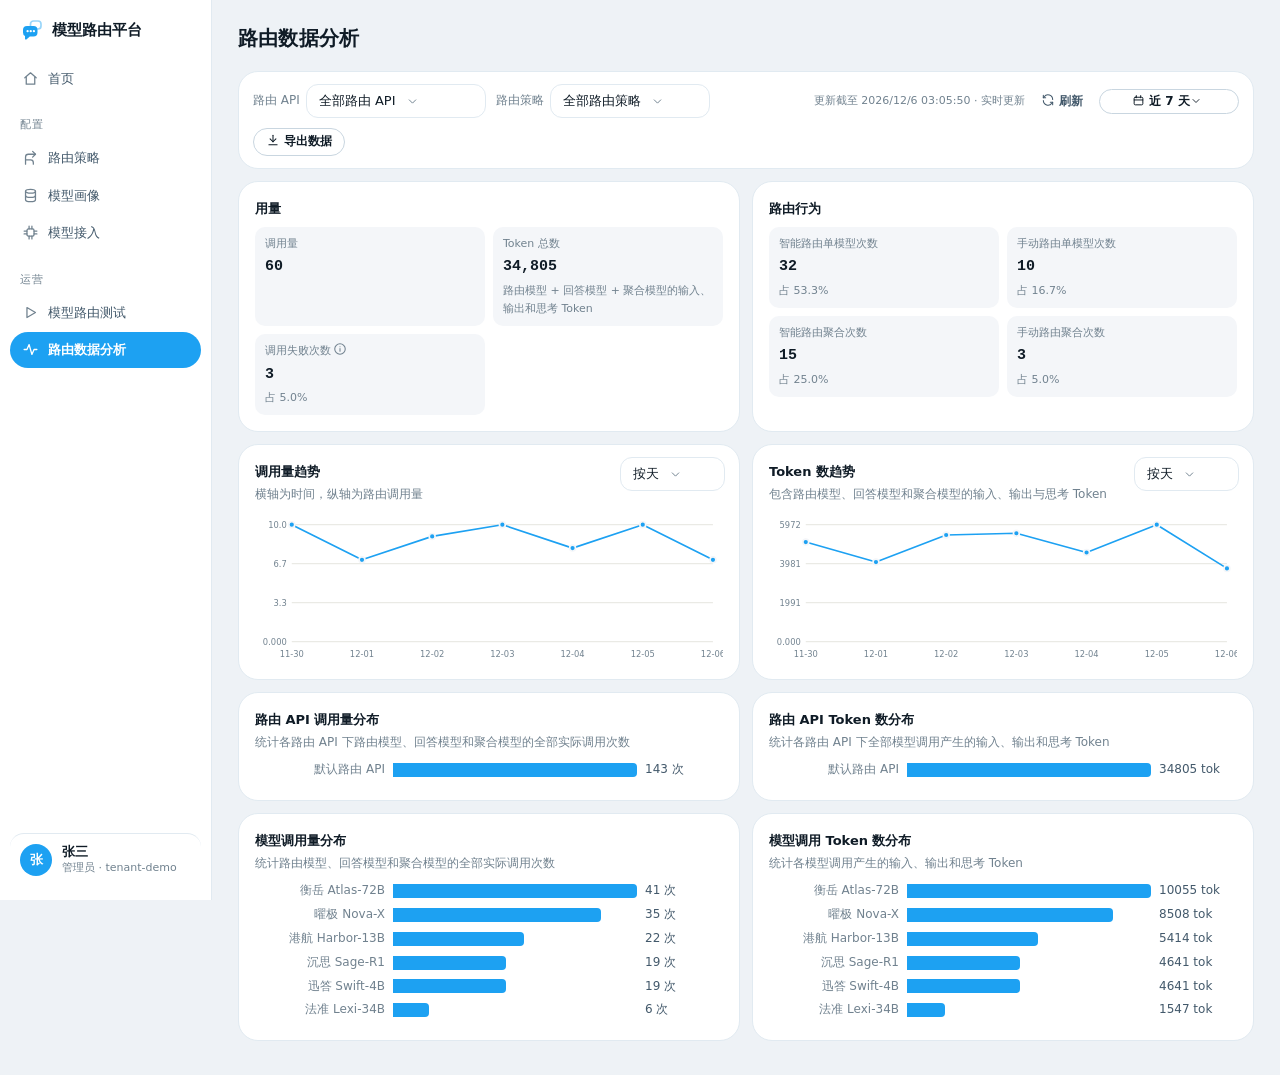
==== commit 974b27f5: "release: publish AI Router v2 demo" ====
--- a/dashboard.html
+++ b/dashboard.html
@@ -6,7 +6,7 @@
 <link rel="icon" href="data:image/svg+xml,%3Csvg xmlns='http://www.w3.org/2000/svg' viewBox='0 0 24 24'%3E%3Crect width='24' height='24' rx='5.5' fill='%231DA1F2'/%3E%3Crect x='10.5' y='3.6' width='9.6' height='7.3' rx='2.7' fill='none' stroke='%23fff' stroke-width='1.5' opacity='0.75'/%3E%3Cpath d='M3.4 12a3.7 3.7 0 0 1 3.7-3.7h6a3.7 3.7 0 0 1 3.7 3.7v2.3a3.7 3.7 0 0 1-3.7 3.7H9.5l-3.1 2.6c-.55.46-1.3.07-1.3-.64v-2.4A3.7 3.7 0 0 1 3.4 14.3z' fill='%23fff'/%3E%3Ccircle cx='7.4' cy='13.1' r='1.05' fill='%231DA1F2'/%3E%3Ccircle cx='10.25' cy='13.1' r='1.05' fill='%231DA1F2'/%3E%3Ccircle cx='13.1' cy='13.1' r='1.05' fill='%231DA1F2'/%3E%3C/svg%3E">
 <title>路由数据分析 · 模型路由平台</title>
 <link rel="stylesheet" href="./shared.css?v=13e2444d">
-<link rel="prefetch" href="./audit.html"><link rel="prefetch" href="./dashboard.html"><link rel="prefetch" href="./home-router.html"><link rel="prefetch" href="./playground.html"><link rel="prefetch" href="./router.html"><link rel="prefetch" href="./trace.html">
+<link rel="prefetch" href="./dashboard.html"><link rel="prefetch" href="./home-router.html"><link rel="prefetch" href="./playground.html"><link rel="prefetch" href="./router.html"><link rel="prefetch" href="./trace.html">
 <style>
   /* 组件数据卡：白底描边 + 左侧主色条，与灰底整体指标块区分 */
   .comp-data { background: var(--bg-elevated); border-radius: 16px; }
@@ -17,9 +17,9 @@
   <div style="display:flex;align-items:center;gap:12px;margin-bottom:16px">
     <div class="page-title" id="pageTitle" style="flex:1">交互数据</div>
     <select id="daysSel" style="width:auto">
-      <option value="7">近 7 天</option>
+      <option value="7" selected>近 7 天</option>
       <option value="14">近 14 天</option>
-      <option value="30" selected>近 30 天</option>
+      <option value="30">近 30 天</option>
     </select>
   </div>
   <div id="tabContent"></div>
@@ -40,7 +40,7 @@
 
 function days() { return Number(document.getElementById("daysSel").value); }
 document.getElementById("daysSel").onchange = () => { localStorage.setItem("dashboard_days", String(days())); RENDER[activeTab](); };
-if (localStorage.getItem("dashboard_days")) document.getElementById("daysSel").value = localStorage.getItem("dashboard_days");
+document.getElementById("daysSel").value = "7";
 // 时间窗换自绘下拉（原生 select 只留作状态容器）
 let daysCtl;
 {
@@ -48,7 +48,7 @@
   // 演示口径：自定义区间按「起始日 → 今天」折算天数窗口。
   const nat = document.getElementById("daysSel");
   nat.style.display = "none";
-  const lab = el("span", {}, ["近 30 天"]);
+  const lab = el("span", {}, ["近 7 天"]);
   const btn = el("button", { class: "btn small", type: "button", title: "选择日期范围", style: "width:140px;justify-content:space-between" }, [UI.icon("calendar", 13), lab, el("span", { class: "fsel-caret" }, [UI.icon("chevron", 12)])]);
   daysCtl = el("span", { class: "dr-wrap" }, [btn]);
   const setDays = (n, text) => { nat.value = String(n); lab.textContent = text; nat.onchange(); };
@@ -387,7 +387,9 @@
   { policy_id:"policy-scene-fast", route_type:"smart", requests:15, single_rate:13/15, aggregation_rate:0, avg_cost:0.0003, p95:820, failure_rate:1/15, fallback_rate:1/15 },
   { policy_id:"policy-scene-quality", route_type:"smart", requests:8, single_rate:1/8, aggregation_rate:7/8, avg_cost:0.0064, p95:3200, failure_rate:0, fallback_rate:0 },
 ];
-const routingFilters={policy:"",route_type:"",model:"",billing_type:""};
+const routingFilters={route_api:"",policy:""};
+let routingUpdatedAt=new Date();
+let routingTrendGranularity="day";
 function dashboardBillingType(m){const c=m.capabilities||{};return c.api_type||(m.deploy_type==="self_hosted"||(!c.node_id&&String(m.provider||"").toLowerCase()==="mocklab")?"private":"public");}
 function dashboardSavedProfiles(){try{return JSON.parse(localStorage.getItem("router-demo-model-profiles-v8")||"{}");}catch(_){return {};}}
 function routingPercentile(values,p){if(!values.length)return 0;const sorted=[...values].sort((a,b)=>a-b);return sorted[Math.min(sorted.length-1,Math.max(0,Math.ceil(sorted.length*p/100)-1))];}
@@ -407,7 +409,7 @@
   const modelById=Object.fromEntries(models.map(m=>[m.model_id,m]));
   const policyById=Object.fromEntries(policies.map(p=>[p.policy_id,p]));
   const modelName=id=>modelById[id]?.display_name||modelById[id]?.model_name||id;
-  let strategyRows=ROUTING_STRATEGY_MOCK.map(row=>({...row,name:policyById[row.policy_id]?.name||({"policy-manual":"手动路由","policy-global-balanced":"全局均衡","policy-scene-fast":"省钱优先","policy-scene-quality":"专家模式"}[row.policy_id])}));
+  let strategyRows=ROUTING_STRATEGY_MOCK.map(row=>({...row,name:policyById[row.policy_id]?.name||({"policy-manual":"手动路由","policy-global-balanced":"均衡模式","policy-scene-fast":"省钱模式","policy-scene-quality":"专家模式"}[row.policy_id])}));
   if(routingFilters.policy)strategyRows=strategyRows.filter(row=>row.policy_id===routingFilters.policy);
   if(routingFilters.route_type)strategyRows=strategyRows.filter(row=>row.route_type===routingFilters.route_type);
   const baseTotal=ROUTING_STRATEGY_MOCK.reduce((sum,row)=>sum+row.requests,0);
@@ -605,7 +607,64 @@
 // 明细下钻（标书 F-5-05：单次返回不超过 1000 条，图表与明细同源）
 // 走查 D3：筛选条件（含调用模式、时间窗）全部下发到服务端，与图表/CSV 同一查询口径；支持翻页
 
-const RENDER = { survey: renderSurvey, routing: renderRouting };
+// 精简版路由分析：仅保留调用量、Token 与单模型调用失败率。
+async function renderRoutingUsage() {
+  const fq=new URLSearchParams({days:days(),...Object.fromEntries(Object.entries(routingFilters).filter(([,v])=>v))});
+  const [d,modelRes,policyRes]=await Promise.all([UI.api("/api/dashboard/overview?"+fq),UI.api("/v1/models"),UI.api("/v1/policies")]);
+  const box=content();box.innerHTML="";
+  const models=(modelRes.models||[]).filter(m=>m.status==="active"),policies=(policyRes.policies||[]).filter(p=>p.enabled&&!p.ab_group);
+  const modelById=Object.fromEntries(models.map(m=>[m.model_id,m])),policyById=Object.fromEntries(policies.map(p=>[p.policy_id,p]));
+  const modelName=id=>modelById[id]?.display_name||modelById[id]?.model_name||id;
+  const routeApis=[...new Map(policies.map(p=>[p.route_api_id||"route-api-default",{id:p.route_api_id||"route-api-default",name:p.route_api_name||"默认路由 API"}])).values()];
+  let rows=ROUTING_STRATEGY_MOCK.map(r=>({...r,api_id:policyById[r.policy_id]?.route_api_id||"route-api-default"}));
+  if(routingFilters.route_api)rows=rows.filter(r=>r.api_id===routingFilters.route_api);
+  if(routingFilters.policy)rows=rows.filter(r=>r.policy_id===routingFilters.policy);
+  const baseTotal=ROUTING_STRATEGY_MOCK.reduce((s,r)=>s+r.requests,0)||1,totalRequests=rows.reduce((s,r)=>s+r.requests,0),scale=totalRequests/baseTotal;
+  const smartRows=rows.filter(r=>r.route_type==="smart"),manualRows=rows.filter(r=>r.route_type==="manual");
+  const smartAggregate=Math.round(smartRows.reduce((s,r)=>s+r.requests*r.aggregation_rate,0)),manualAggregate=Math.round(manualRows.reduce((s,r)=>s+r.requests*r.aggregation_rate,0));
+  const smartSingle=smartRows.reduce((s,r)=>s+r.requests,0)-smartAggregate,manualSingle=manualRows.reduce((s,r)=>s+r.requests,0)-manualAggregate;
+  const singleRequests=smartSingle+manualSingle,aggregateRequests=smartAggregate+manualAggregate;
+  const totalModelCalls=smartSingle*2+manualSingle+smartAggregate*4+manualAggregate*3;
+  const failedRequests=Math.round(rows.reduce((s,r)=>s+r.requests*r.failure_rate,0));
+  const totalTokens=Math.round(((d.tokens?.input||0)+(d.tokens?.output||0)+(d.tokens?.thinking||0))*scale);
+  const tokenSamples=[];for(let i=0;i<singleRequests;i++)tokenSamples.push(450);for(let i=0;i<aggregateRequests;i++)tokenSamples.push(1000);
+  const tokenScale=tokenSamples.reduce((s,n)=>s+n,0)?totalTokens/tokenSamples.reduce((s,n)=>s+n,0):0,normalized=tokenSamples.map(n=>Math.round(n*tokenScale));
+  const filter=(label,key,width,options)=>el("label",{style:"display:flex;align-items:center;gap:6px"},[el("span",{class:"muted",style:"font-size:var(--font-small);white-space:nowrap"},[label]),UI.fancySelect({value:routingFilters[key],width,options,onChange:v=>{routingFilters[key]=v;if(key==="route_api")routingFilters.policy="";renderRoutingUsage();}})]);
+  const policiesForApi=policies.filter(p=>!routingFilters.route_api||(p.route_api_id||"route-api-default")===routingFilters.route_api);
+  box.appendChild(el("div",{class:"card",style:"padding:12px 14px;margin-bottom:12px;display:flex;gap:10px;align-items:center;flex-wrap:wrap"},[
+    filter("路由 API","route_api","180px",[["","全部路由 API"],...routeApis.map(a=>[a.id,a.name])]),
+    filter("路由策略","policy","160px",[["","全部路由策略"],...policiesForApi.map(p=>[p.policy_id,p.name])]),
+    Object.values(routingFilters).some(Boolean)?el("button",{class:"btn small ghost",onclick:()=>{routingFilters.route_api="";routingFilters.policy="";renderRoutingUsage();}},["重置筛选"]):null,
+    el("div",{style:"flex:1"}),el("span",{class:"muted",style:"font-size:var(--font-caption);white-space:nowrap"},[`更新截至 ${routingUpdatedAt.toLocaleString("zh-CN",{hour12:false})} · 实时更新`]),
+    el("button",{class:"btn small ghost",title:"立即刷新",onclick:()=>{routingUpdatedAt=new Date();renderRoutingUsage();}},[UI.icon("refresh",14),"刷新"]),daysCtl,
+    el("a",{class:"btn small",href:"/api/export/traces.csv?"+fq},[UI.icon("download",14),"导出数据"])
+  ]));
+  const mm=(label,value,sub,help)=>el("div",{class:"mini-metric"},[el("div",{class:"mm-label"},[label,help?UI.help(help):null]),el("div",{class:"mm-value num"},[String(value)]),sub?el("div",{class:"mm-sub"},[sub]):null]);
+  const card=(title,cells)=>el("div",{class:"card"},[el("div",{style:"font-weight:600;margin-bottom:8px"},[title]),el("div",{class:"mini-metrics duo"},cells)]);
+  box.appendChild(el("div",{class:"grid cols-2",style:"margin-bottom:12px"},[
+    card("用量",[mm("调用量",totalRequests),mm("Token 总数",totalTokens.toLocaleString("zh-CN"),"路由模型 + 回答模型 + 聚合模型的输入、输出和思考 Token"),mm("调用失败次数",failedRequests,totalRequests?`占 ${UI.fmtPct(failedRequests/totalRequests)}`:null,"未返回有效答案的路由调用次数；占比以当前筛选范围内全部路由调用量为分母")]),
+    card("路由行为",[mm("智能路由单模型次数",smartSingle,totalRequests?`占 ${UI.fmtPct(smartSingle/totalRequests)}`:null),mm("手动路由单模型次数",manualSingle,totalRequests?`占 ${UI.fmtPct(manualSingle/totalRequests)}`:null),mm("智能路由聚合次数",smartAggregate,totalRequests?`占 ${UI.fmtPct(smartAggregate/totalRequests)}`:null),mm("手动路由聚合次数",manualAggregate,totalRequests?`占 ${UI.fmtPct(manualAggregate/totalRequests)}`:null)])
+  ]));
+  const granularitySelect=()=>UI.fancySelect({value:routingTrendGranularity,width:"105px",options:[["day","按天"],["hour","按小时"]],onChange:v=>{routingTrendGranularity=v;renderRoutingUsage();}});
+  const trendGrid=el("div",{class:"grid cols-2",style:"margin-bottom:12px"});
+  const [t1,tb1]=chartCard("调用量趋势","横轴为时间，纵轴为路由调用量"),[t2,tb2]=chartCard("Token 数趋势","包含路由模型、回答模型和聚合模型的输入、输出与思考 Token");
+  [t1,t2].forEach(card=>{const granularity=granularitySelect();card.style.position="relative";granularity.style.position="absolute";granularity.style.top="12px";granularity.style.right="14px";card.appendChild(granularity);});
+  trendGrid.append(t1,t2);box.appendChild(trendGrid);
+  const pointCount=routingTrendGranularity==="hour"?24:Math.min(days(),14),now=new Date();
+  const labels=Array.from({length:pointCount},(_,i)=>{if(routingTrendGranularity==="hour")return `${String(i).padStart(2,"0")}:00`;const dt=new Date(now);dt.setDate(now.getDate()-(pointCount-1-i));return `${String(dt.getMonth()+1).padStart(2,"0")}-${String(dt.getDate()).padStart(2,"0")}`;});
+  const weights=labels.map((_,i)=>1+((i*7+3)%5)*.12),weightTotal=weights.reduce((s,n)=>s+n,0);
+  const callTrend=weights.map(w=>Math.round(totalRequests*w/weightTotal)),tokenTrend=weights.map((w,i)=>Math.round(totalTokens*w/weightTotal*(.92+(i%3)*.08)));
+  requestAnimationFrame(()=>{UI.lineChart(tb1,{labels,series:[{name:"调用量",values:callTrend}]});UI.lineChart(tb2,{labels,series:[{name:"Token 数",values:tokenTrend}]});});
+  const modelCallsForRows=list=>{const smart=list.filter(r=>r.route_type==="smart"),manual=list.filter(r=>r.route_type==="manual"),sa=Math.round(smart.reduce((s,r)=>s+r.requests*r.aggregation_rate,0)),ma=Math.round(manual.reduce((s,r)=>s+r.requests*r.aggregation_rate,0)),ss=smart.reduce((s,r)=>s+r.requests,0)-sa,ms=manual.reduce((s,r)=>s+r.requests,0)-ma;return ss*2+ms+sa*4+ma*3;};
+  const apiRows=routeApis.map(a=>[a.name,modelCallsForRows(rows.filter(r=>r.api_id===a.id))]).filter(([,n])=>n>0);
+  const dist=Object.entries(d.route_distribution||{}).map(([id,n])=>[modelName(id),Math.round(n*scale)]).filter(([,n])=>n>0),distTotal=dist.reduce((s,[,n])=>s+n,0)||1,apiTotal=apiRows.reduce((s,[,n])=>s+n,0)||1;
+  const grid=el("div",{class:"grid cols-2",style:"margin-bottom:12px"});
+  const [a1,b1]=chartCard("路由 API 调用量分布","统计各路由 API 下路由模型、回答模型和聚合模型的全部实际调用次数"),[a2,b2]=chartCard("路由 API Token 数分布","统计各路由 API 下全部模型调用产生的输入、输出和思考 Token"),[a3,b3]=chartCard("模型调用量分布","统计路由模型、回答模型和聚合模型的全部实际调用次数"),[a4,b4]=chartCard("模型调用 Token 数分布","统计各模型调用产生的输入、输出和思考 Token");
+  [a1,a2,a3,a4].forEach(x=>{x.style.minWidth="0";grid.appendChild(x);});box.appendChild(grid);
+  requestAnimationFrame(()=>{UI.barChart(b1,{categories:apiRows.map(x=>x[0]),values:apiRows.map(x=>x[1]),horizontal:true,unit:" 次"});UI.barChart(b2,{categories:apiRows.map(x=>x[0]),values:apiRows.map(x=>Math.round(totalTokens*x[1]/apiTotal)),horizontal:true,unit:" tok"});UI.barChart(b3,{categories:dist.map(x=>x[0]),values:dist.map(x=>Math.round(totalModelCalls*x[1]/distTotal)),horizontal:true,unit:" 次"});UI.barChart(b4,{categories:dist.map(x=>x[0]),values:dist.map(x=>Math.round(totalTokens*x[1]/distTotal)),horizontal:true,unit:" tok"});});
+}
+
+const RENDER = { survey: renderSurvey, routing: renderRoutingUsage };
 window.addEventListener("hashchange", () => showSection(location.hash.replace("#", "")));
 showSection(location.hash.replace("#", "") || (window.SIA_PLATFORM === "router" ? "routing" : "survey"), true);
 </script>
--- a/shared.css
+++ b/shared.css
@@ -102,16 +102,22 @@
 
 .nav-account {
   margin-top: auto; display: flex; align-items: center; gap: 10px;
-  padding: 10px; border-top: 1px solid var(--border); border-radius: 14px; cursor: default;
+  width: 100%; padding: 10px; border: 0; border-top: 1px solid var(--border); border-radius: 14px; cursor: pointer;
+  background: transparent; text-align: left; font: inherit;
 }
 .nav-account:hover { background: var(--bg-elevated); }
 .acc-avatar {
   width: 32px; height: 32px; border-radius: 50%; background: var(--primary); color: #fff;
   display: inline-flex; align-items: center; justify-content: center; font-size: var(--font-base); font-weight: 600; flex: none;
 }
+.acc-avatar.large { width:42px; height:42px; font-size:16px; }
 .acc-info { display: flex; flex-direction: column; line-height: 1.3; min-width: 0; }
 .acc-name { font-size: var(--font-base); font-weight: 600; color: var(--text-primary); }
 .acc-role { font-size: var(--font-caption); color: var(--text-muted); overflow: hidden; text-overflow: ellipsis; white-space: nowrap; }
+.account-detail { display:flex; flex-direction:column; gap:0; }
+.account-detail-profile { display:flex; align-items:center; gap:12px; padding:2px 0 16px; margin-bottom:2px; border-bottom:1px solid var(--border); }
+.account-detail-row { display:flex; align-items:center; justify-content:space-between; gap:20px; padding:12px 2px; border-bottom:1px solid var(--border); }
+.account-detail-actions { display:flex; justify-content:flex-end; padding-top:18px; }
 @media (max-width: 900px) { .acc-info { display: none; } .nav-account { justify-content: center; padding: 8px 0; } }
 
 .tc-msgs { display: flex; flex-direction: column; gap: 12px; padding-top: 6px; }
@@ -144,6 +150,8 @@
 }
 .drawer.open { transform: translateX(0); }
 .drawer-head { display: flex; align-items: center; justify-content: space-between; padding: 16px 20px 10px; }
+.drawer-head .close-btn { border: 0; background: transparent; box-shadow: none; padding: 2px 4px; color: var(--text-muted); font-size: var(--font-hero); line-height: 1; cursor: pointer; }
+.drawer-head .close-btn:hover { border: 0; background: transparent; color: var(--text-primary); }
 .drawer-body { flex: 1; overflow-y: auto; padding: 4px 20px 16px; }
 .drawer-foot { padding: 12px 20px 16px; border-top: 1px solid var(--border); display: flex; gap: 8px; justify-content: flex-end; }
 body.has-side { padding-left: var(--side-w); }
@@ -292,6 +300,21 @@
 .icon-btn.frame:hover { border-color: var(--primary); color: var(--primary); background: var(--bg-elevated); box-shadow: 0 2px 8px rgba(29, 161, 242, 0.18); }
 .icon-btn.busy svg { animation: spin 0.9s linear infinite; }
 @keyframes spin { to { transform: rotate(360deg); } }
+.connectivity-testing { display: inline-flex; align-items: center; gap: 5px; color: var(--primary); }
+.connectivity-testing svg { animation: spin 0.8s linear infinite; }
+.model-table-scroll { position: relative; overflow-x: auto; width: 100%; }
+.model-table-scroll table.data { min-width: 1120px; }
+.model-series-list { display: flex; flex-direction: column; gap: 18px; }
+.model-series-card { padding: 16px; border: 0; border-radius: 18px; background: #F6F8FA; }
+.model-series-card .field { margin-bottom: 16px; }
+.model-series-card > .field:last-child { margin-bottom: 0; }
+.model-name-list { display: flex; flex-direction: column; gap: 8px; }
+.custom-domain-tag { position: relative; display: inline-flex; }
+.custom-domain-tag .domain-choice { padding-right: 27px; }
+.custom-domain-tag .domain-remove { position: absolute; right: 5px; top: 50%; transform: translateY(-50%); width: 18px; height: 18px; padding: 0; border: 0; border-radius: 50%; background: transparent; color: currentColor; opacity: 0; cursor: pointer; font-size: 15px; line-height: 17px; transition: opacity .12s ease, background .12s ease; }
+.custom-domain-tag:hover .domain-remove, .custom-domain-tag:focus-within .domain-remove { opacity: .72; }
+.custom-domain-tag .domain-remove:hover { opacity: 1; background: rgba(15,23,42,.10); }
+.custom-domain-tag .domain-choice.primary + .domain-remove:hover { background: rgba(255,255,255,.22); }
 
 .input-wrap { position: relative; }
 .input-wrap textarea, .input-wrap input[type=text] { padding-right: 40px; }
@@ -1073,8 +1096,44 @@
 details.explain .explain-body { margin-top: 8px; border-top: 1px solid var(--border); padding-top: 10px; }
 details.explain .explain-body p { margin: 0 0 8px; font-size: var(--font-base); color: var(--text-secondary); line-height: 1.8; }
 
-.tc-modebar { display: flex; align-items: center; gap: 10px; padding: 0 2px 10px; }
+.tc-modebar { display: flex; align-items: flex-end; flex-wrap: wrap; gap: 12px; padding: 0 2px 10px; }
 .tc-modebar .segmented { flex-wrap: nowrap; }
+.tc-route-control { display:flex; flex-direction:column; gap:6px; min-width:0; }
+.tc-route-label { color:var(--text-muted); font-size:var(--font-caption); line-height:1; }
+.tc-cost-axis { display:flex; align-items:center; gap:7px; height:34px; padding:0 10px; background:#f7f9fb; border-radius:9px; }
+.tc-cost-axis input[type="range"] { width:150px; accent-color:var(--primary); }
+.tc-cost-value { width:24px; text-align:right; color:var(--text-secondary); }
+.tc-route-control.is-fixed .tc-cost-axis { opacity:.65; }
+.answer-model-head { display:flex; align-items:center; gap:8px; margin:2px 0 10px; color:var(--text-secondary); }
+.decision-toggle { border:0; background:#f1f3f5; color:var(--text-muted); border-radius:999px; padding:4px 9px; font:inherit; font-size:var(--font-caption); cursor:pointer; }
+.decision-toggle:hover { background:#e8ebef; color:var(--text-secondary); }
+.answer-content { line-height:1.7; }
+.model-answering { display:flex; align-items:center; gap:8px; padding:4px 0; }
+.answering-spinner { width:14px; height:14px; border:2px solid #dbe4ec; border-top-color:var(--primary); border-radius:50%; animation:spin .8s linear infinite; }
+.route-decision-card { margin-top:12px; background:#f8fafc; border-radius:12px; padding:14px; color:var(--text-secondary); }
+.route-decision-card[hidden] { display:none; }
+.rd-head { display:flex; justify-content:space-between; gap:12px; align-items:flex-start; padding:0 2px 12px; }
+.rd-head > div { display:flex; flex-direction:column; gap:3px; }
+.rd-section { background:#fff; border-radius:10px; padding:12px; margin-top:8px; }
+.rd-section h4 { margin:0 0 10px; font-size:var(--font-small); color:var(--text-primary); }
+.rd-grid { display:grid; grid-template-columns:repeat(2,minmax(0,1fr)); gap:8px 18px; }
+.rd-kv { display:flex; justify-content:space-between; gap:14px; font-size:var(--font-caption); }
+.rd-kv > span { color:var(--text-muted); }
+.rd-kv > strong { text-align:right; overflow-wrap:anywhere; }
+.rd-step { display:flex; gap:9px; align-items:flex-start; padding:5px 0; font-size:var(--font-small); }
+.rd-no { flex:none; display:grid; place-items:center; width:20px; height:20px; border-radius:50%; background:#eaf5ff; color:var(--primary); font-size:11px; }
+.rd-formula { padding:9px 10px; background:#f3f7fb; border-radius:8px; color:var(--text-primary); }
+.rd-note { margin:7px 0 10px; color:var(--text-muted); font-size:var(--font-caption); line-height:1.6; }
+.rd-table-wrap { overflow-x:auto; }
+.rd-table { width:100%; border-collapse:collapse; font-size:var(--font-caption); white-space:nowrap; }
+.rd-table th,.rd-table td { padding:7px 9px; border-bottom:1px solid #edf0f3; text-align:right; }
+.rd-table th:first-child,.rd-table td:first-child { text-align:left; }
+.rd-call { display:flex; justify-content:space-between; gap:12px; padding:7px 0; border-bottom:1px solid #edf0f3; font-size:var(--font-caption); }
+.rd-total { margin-top:10px; padding:9px 10px; border-radius:8px; background:#eef7ff; color:var(--text-primary); }
+.rd-selected { display:flex; align-items:center; gap:4px; margin-top:10px; padding:9px 11px; border-radius:9px; background:#eaf5ff; color:#176da8; }
+.rd-selected-list { display:grid; grid-template-columns:repeat(2,minmax(0,1fr)); gap:8px; }
+@media (max-width:900px){.rd-selected-list{grid-template-columns:1fr}}
+@media (max-width:900px){ .rd-grid{grid-template-columns:1fr}.rd-call{flex-direction:column;gap:3px} }
 
 .echo-item { display: flex; align-items: center; gap: 10px; padding: 10px 4px; border-bottom: 1px solid var(--border); cursor: pointer; border-radius: 8px; }
 .echo-item:hover { background: var(--bg-surface); }
@@ -1090,8 +1149,47 @@
 .back-link .ico { transform: rotate(180deg); }
 
 .policy-form .field { margin-bottom: 24px; }
+.policy-drawer { width: 600px; max-width: 96vw; }
+.policy-form { display: flex; flex-direction: column; gap: 14px; }
+.policy-section { border: 1px solid var(--border); border-radius: 16px; background: var(--bg-elevated); padding: 16px 16px 2px; }
+.policy-section-head { display: flex; gap: 10px; align-items: flex-start; padding-bottom: 14px; margin-bottom: 16px; border-bottom: 1px solid var(--border); }
+.policy-step { width: 28px; height: 28px; border-radius: 9px; display: inline-flex; align-items: center; justify-content: center; flex: none; background: var(--primary-weak); color: var(--primary); font: 700 var(--font-caption)/1 var(--font-mono); }
+.policy-section-title { font-size: var(--font-title); font-weight: 700; margin-bottom: 3px; }
+.policy-section-head .muted { font-size: var(--font-caption); line-height: 1.5; }
+.policy-section .form-sec { border: 0; padding: 0; margin: 0 0 16px; color: var(--text-secondary); font-size: var(--font-small); }
+.cost-preference-card, .aggregation-behavior-card { border-radius: 14px; padding: 14px 14px 0; margin: 0 0 16px; }
+.cost-preference-card { border: 1px solid var(--primary-border); background: var(--primary-weak); }
+.cost-preference-card.fixed { border-color: #E6D5A9; background: #FFF9EA; }
+.cost-preference-head { display: flex; justify-content: space-between; align-items: flex-start; gap: 10px; padding-bottom: 12px; margin-bottom: 14px; border-bottom: 1px solid rgba(83,113,137,.14); }
+.cost-preference-head .muted, .aggregation-behavior-head .muted { margin-top: 3px; font-size: var(--font-caption); line-height: 1.5; }
+.cost-mode-callout { background: var(--bg-elevated); border-radius: 10px; padding: 10px 12px; margin: -4px 0 16px; font-size: var(--font-caption); line-height: 1.5; }
+.aggregation-behavior-card { border: 0; background: #F6F8FA; }
+.aggregation-behavior-head { display: flex; align-items: flex-start; gap: 10px; padding-bottom: 12px; margin-bottom: 14px; border-bottom: 1px solid rgba(83,113,137,.12); }
+.aggregation-behavior-icon { width: 30px; height: 30px; border-radius: 9px; display: inline-flex; align-items: center; justify-content: center; flex: none; color: var(--primary); background: var(--bg-elevated); }
+.route-type-note { padding: 9px 11px; border-radius: 10px; background: var(--bg-sunken); color: var(--text-secondary); font-size: var(--font-caption); line-height: 1.55; }
 .policy-form .drawer-meta { display: flex; align-items: center; gap: 8px; padding: 10px 12px; margin-bottom: 24px;
   background: var(--bg-sunken); border-radius: 10px; font-size: var(--font-caption); color: var(--text-secondary); }
+
+.route-api-card { background: var(--bg-elevated); border: 1px solid var(--border); border-radius: 18px; margin-bottom: 14px; overflow: hidden; box-shadow: 0 2px 10px rgba(25,43,61,.035); }
+.route-api-card:hover { border-color: var(--border-strong); }
+.route-api-head { min-height: 78px; display: flex; align-items: center; gap: 12px; padding: 15px 18px; cursor: pointer; }
+.route-api-chevron { width: 28px; height: 28px; border: 0; border-radius: 8px; background: var(--bg-sunken); color: var(--text-secondary); display: inline-flex; align-items: center; justify-content: center; cursor: pointer; }
+.route-api-chevron .ico { transform: rotate(-90deg); transition: transform .16s ease; }
+.route-api-chevron.open .ico { transform: rotate(0deg); }
+.route-api-identity { min-width: 270px; }
+.route-api-name { display: flex; align-items: center; gap: 8px; font-size: 16px; font-weight: 750; }
+.route-api-meta { display: flex; align-items: center; gap: 10px; margin-top: 7px; font-size: var(--font-caption); }
+.route-api-body { border-top: 1px solid var(--border); background: var(--bg-surface); padding: 8px 18px 14px 58px; }
+.route-policy-row { display: flex; align-items: center; gap: 12px; padding: 13px 10px; border-bottom: 1px solid var(--border); }
+.route-policy-row:last-child { border-bottom: 0; }
+.route-policy-mark { width: 32px; height: 32px; border-radius: 10px; background: var(--bg-elevated); border: 1px solid var(--border); color: var(--primary); display: inline-flex; align-items: center; justify-content: center; flex: none; }
+.route-policy-main { flex: 1; min-width: 0; }
+.route-policy-title { display: flex; align-items: center; gap: 7px; flex-wrap: wrap; font-weight: 650; }
+.route-policy-summary { margin-top: 5px; overflow: hidden; text-overflow: ellipsis; white-space: nowrap; }
+.route-api-empty { text-align: center; padding: 26px 16px 20px; }
+.route-api-empty .btn { margin-top: 12px; }
+.route-api-create-intro { display: flex; gap: 12px; align-items: center; padding: 13px; margin-bottom: 18px; border-radius: 12px; background: var(--primary-weak); }
+.route-api-create-icon { width: 38px; height: 38px; border-radius: 12px; background: var(--bg-elevated); color: var(--primary); display: inline-flex; align-items: center; justify-content: center; flex: none; }
 
 .tagsel-tags { display: flex; flex-wrap: wrap; gap: 8px; margin-bottom: 8px; }
 .tagsel-tag { display: inline-flex; align-items: center; gap: 6px; padding: 4px 6px 4px 10px; border-radius: 8px;
